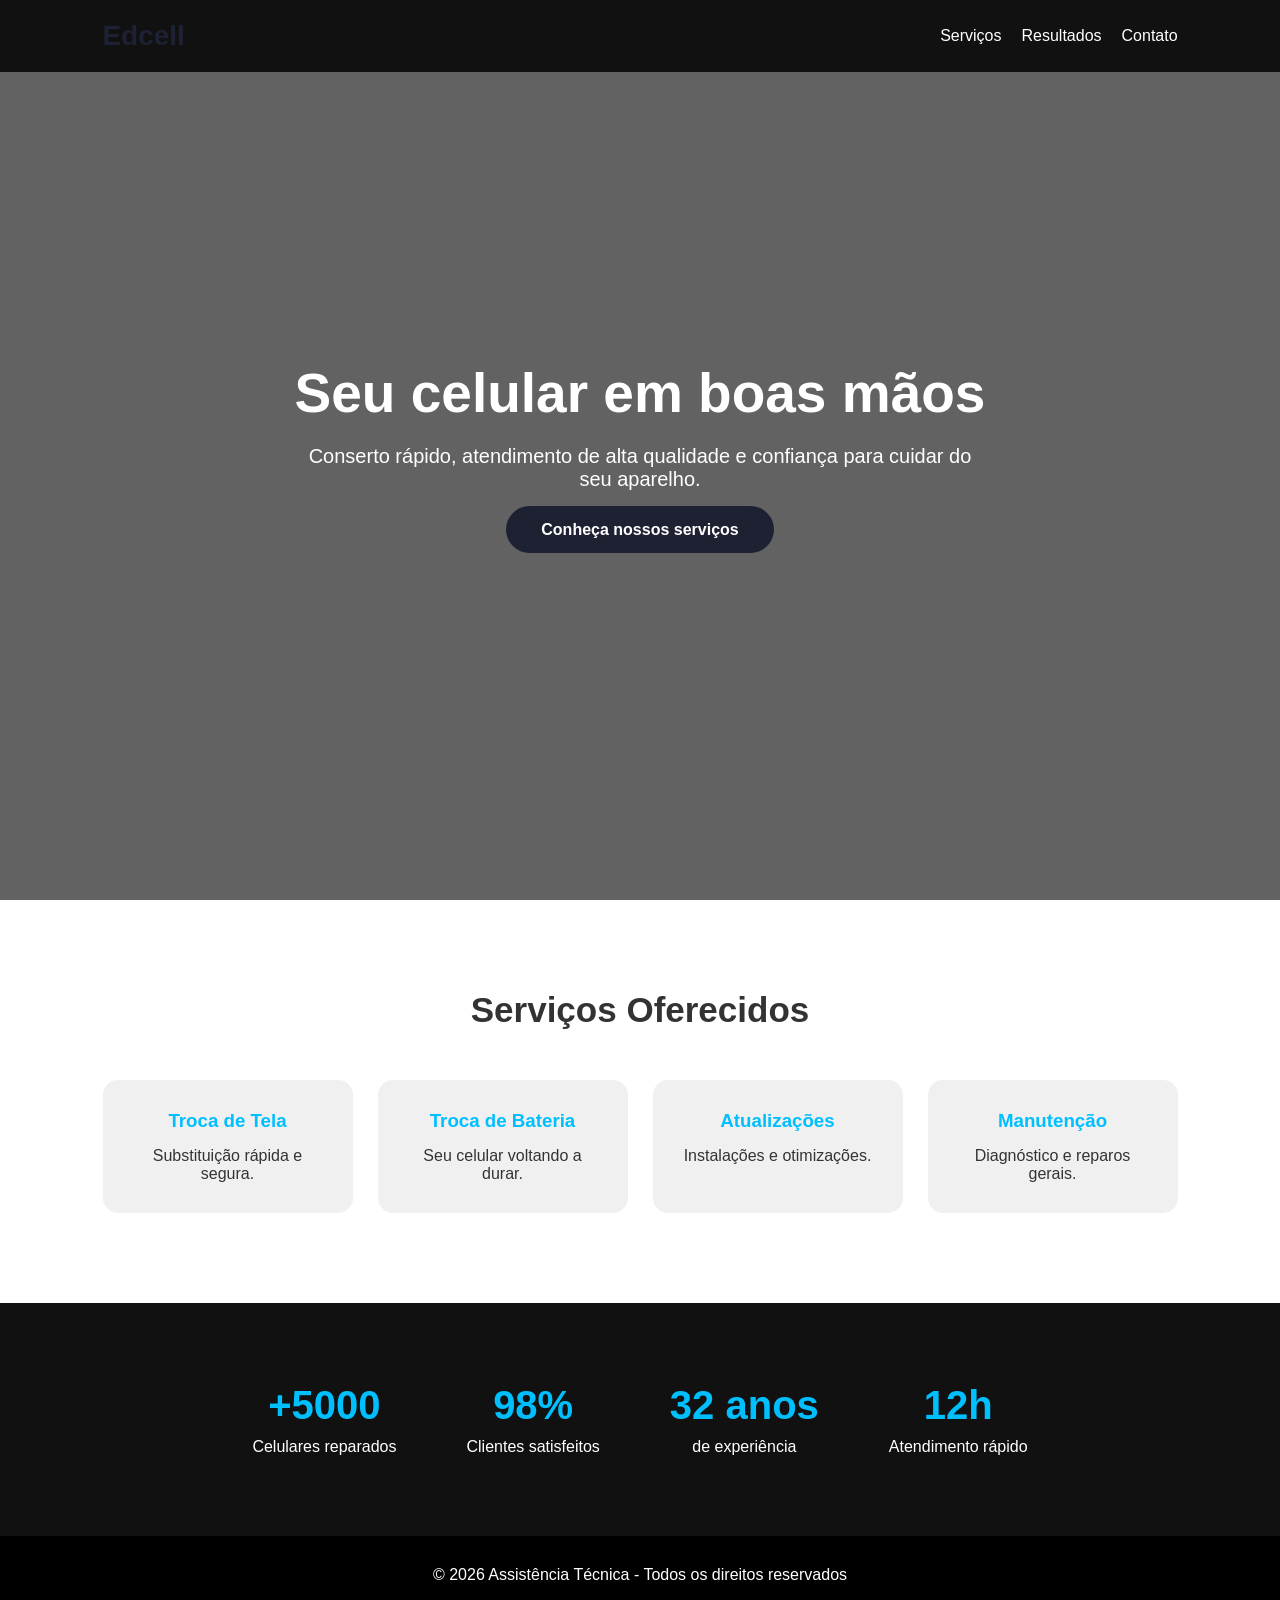
==== index.html @ a1e74d1b "Mudei os nomes de algumas classes e ajeitei a estrutura" ====
<!DOCTYPE html>
<html lang="pt-BR">

<head>
    <meta charset="UTF-8">
    <meta name="viewport" content="width=device-width, initial-scale=1.0">
    <title>Assistência Técnica</title>
    <link rel="stylesheet" href="src/css/index.css">
</head>
<script src="src/script/index.js"></script>
<body>
    <header>
        <div class="logo">
            Edcell
        </div>
        <nav>
            <button onclick="scrollPage('servicos')">
                Serviços
            </button>
            <button onclick="scrollPage('metricas')">
                Resultados
            </button>
            <button > 
                Contato
            </button>
        </nav>
    </header>
    <main>
        <section class="bannerPrincipal">
            <div class="conteudoBannerPrincipal">
                <h1>Seu celular em boas mãos</h1>
                <p>
                    Conserto rápido, atendimento de  alta qualidade
                    e confiança para cuidar do seu aparelho.
                </p>
                <a href="#">
                    Conheça nossos serviços
                </a>
            </div>
        </section>
        <section class="servicos" id="servicos">
            <h2>Serviços Oferecidos</h2>
            <div class="cards">
                <div class="card">
                    <h3>Troca de Tela</h3>
                    <p>Substituição rápida e segura.</p>
                </div>
                <div class="card">
                    <h3>Troca de Bateria</h3>
                    <p>Seu celular voltando a durar.</p>
                </div>
                <div class="card">
                    <h3>Atualizações</h3>
                    <p>Instalações e otimizações.</p>
                </div>
                <div class="card">
                    <h3>Manutenção</h3>
                    <p>Diagnóstico e reparos gerais.</p>
                </div>
            </div>
        </section>
        <section class="metricas" id="metricas">
            <div class="item">
                <div class="numero">+5000</div>
                <p>Celulares reparados</p>
            </div>
            <div class="item">
                <div class="numero">98%</div>
                <p>Clientes satisfeitos</p>
            </div>
            <div class="item">
                <div class="numero">32 anos</div>   
                <p>de experiência</p>
            </div>
            <div class="item">
                <div class="numero">12h</div>
                <p>Atendimento rápido</p>
            </div>
        </section>
    </main>
    <footer>
        <p>
            © 2026 Assistência Técnica - Todos os direitos reservados
        </p>
    </footer>
</body>
</html>
---- src/css/index.css ----
*{
margin:0;
padding:0;
box-sizing:border-box;
font-family:Arial, sans-serif;
}

body{
background:#f5f5f5;
color:#333;
}

header{
background:#111;
color:white;
padding:20px 8%;
display:flex;
justify-content:space-between;
align-items:center;
position:fixed;
width:100%;
top:0;
z-index:1000;
}

.logo{
font-size:28px;
font-weight:bold;
color:#1D2134;
}

nav{
display:flex;
gap:20px;
}

nav button{
background:transparent;
border:none;
color:white;
font-size:16px;
cursor:pointer;
transition:.3s;
}

nav button:hover{
color:#1D2134;
transform:translateY(-2px);
}

.bannerPrincipal{
height:100vh;

background:
linear-gradient(
rgba(0,0,0,.6),
rgba(0,0,0,.6)
),

url("https://images.unsplash.com/photo-1518770660439-4636190af475");

background-size:cover;
background-position:center;

display:flex;
justify-content:center;
align-items:center;

text-align:center;
padding:20px;
}

.conteudoBannerPrincipal{
color:white;
max-width:700px;
}

.bannerPrincipal h1{
font-size:55px;
margin-bottom:20px;
}

.bannerPrincipal p{
font-size:20px;
margin-bottom:30px;
}

.bannerPrincipal a{
background:#1D2132;
padding:15px 35px;
border-radius:30px;
color:white;
text-decoration:none;
font-weight:bold;
transition:.4s;
}

.bannerPrincipal a:hover{
background:#0099cc;
}

.servicos{
padding:90px 8%;
background:white;
text-align:center;
}

.servicos h2{
margin-bottom:50px;
font-size:35px;
}

.cards{
display:flex;
justify-content:center;
gap:25px;
flex-wrap:wrap;
}

.card{
width:250px;
padding:30px;
border-radius:15px;
background:#f0f0f0;
transition:.4s;
}

.card:hover{
transform:translateY(-10px);

box-shadow:
0 10px 20px rgba(0,0,0,.1);
}

.card h3{
margin-bottom:15px;
color:#00bfff;
}

.metricas{
padding:80px 8%;
background:#111;
color:white;

display:flex;
justify-content:center;
gap:70px;

flex-wrap:wrap;

text-align:center;
}

.numero{
font-size:40px;
font-weight:bold;
color:#00bfff;
}

.item p{
margin-top:10px;
}

footer{
background:black;
color:white;
padding:30px;
text-align:center;
}
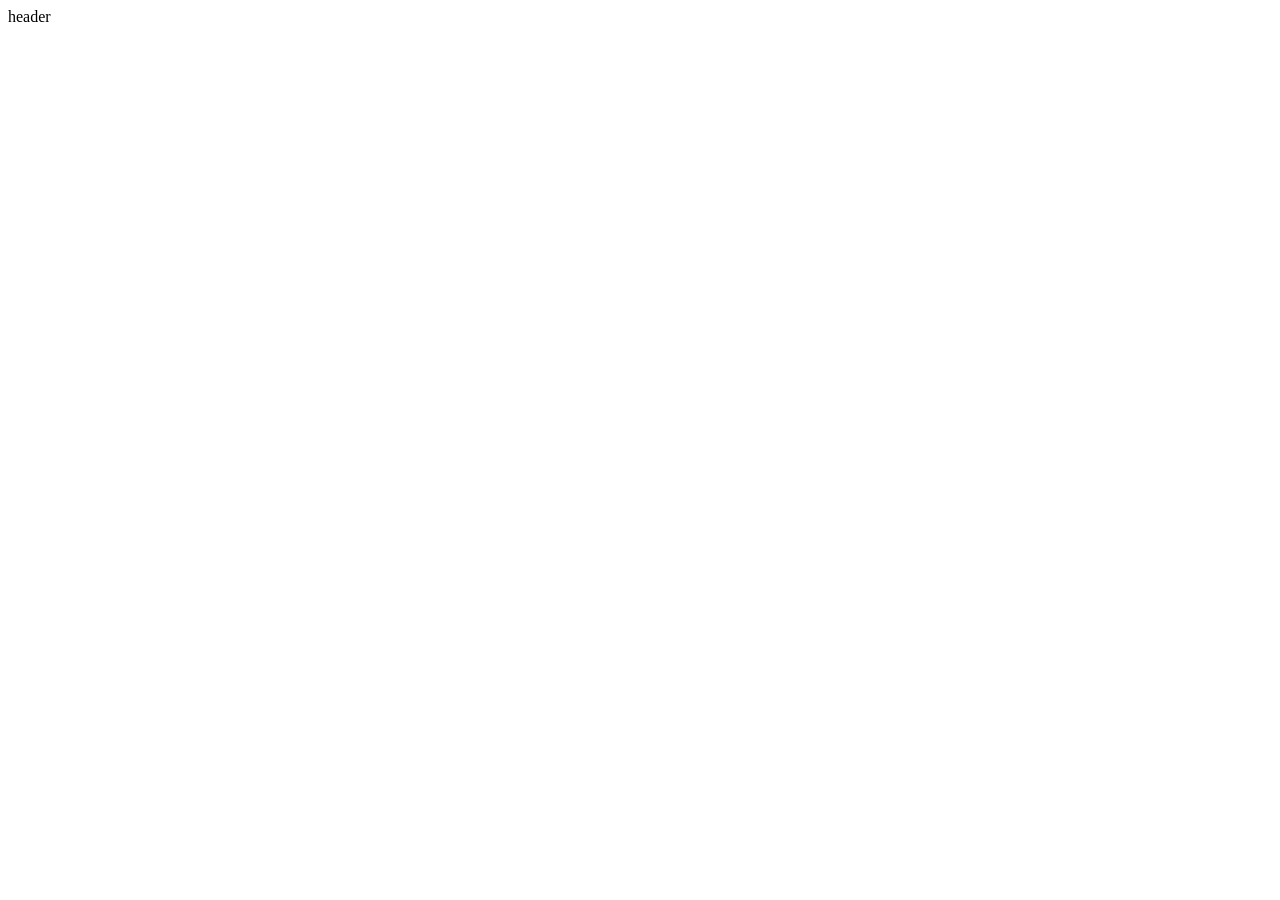
==== commit 887cd93e: "teste" ====
--- a/index.html
+++ b/index.html
@@ -1,87 +1,13 @@
 <!DOCTYPE html>
-<html lang="pt-BR">
-
+<html lang="en">
 <head>
     <meta charset="UTF-8">
     <meta name="viewport" content="width=device-width, initial-scale=1.0">
-    <title>Assistência Técnica</title>
     <link rel="stylesheet" href="src/css/index.css">
+    <title>Document</title>
 </head>
 <script src="src/script/index.js"></script>
 <body>
-    <header>
-        <div class="logo">
-            Edcell
-        </div>
-        <nav>
-            <button onclick="scrollPage('servicos')">
-                Serviços
-            </button>
-            <button onclick="scrollPage('metricas')">
-                Resultados
-            </button>
-            <button > 
-                Contato
-            </button>
-        </nav>
-    </header>
-    <main>
-        <section class="bannerPrincipal">
-            <div class="conteudoBannerPrincipal">
-                <h1>Seu celular em boas mãos</h1>
-                <p>
-                    Conserto rápido, atendimento de  alta qualidade
-                    e confiança para cuidar do seu aparelho.
-                </p>
-                <a href="#">
-                    Conheça nossos serviços
-                </a>
-            </div>
-        </section>
-        <section class="servicos" id="servicos">
-            <h2>Serviços Oferecidos</h2>
-            <div class="cards">
-                <div class="card">
-                    <h3>Troca de Tela</h3>
-                    <p>Substituição rápida e segura.</p>
-                </div>
-                <div class="card">
-                    <h3>Troca de Bateria</h3>
-                    <p>Seu celular voltando a durar.</p>
-                </div>
-                <div class="card">
-                    <h3>Atualizações</h3>
-                    <p>Instalações e otimizações.</p>
-                </div>
-                <div class="card">
-                    <h3>Manutenção</h3>
-                    <p>Diagnóstico e reparos gerais.</p>
-                </div>
-            </div>
-        </section>
-        <section class="metricas" id="metricas">
-            <div class="item">
-                <div class="numero">+5000</div>
-                <p>Celulares reparados</p>
-            </div>
-            <div class="item">
-                <div class="numero">98%</div>
-                <p>Clientes satisfeitos</p>
-            </div>
-            <div class="item">
-                <div class="numero">32 anos</div>   
-                <p>de experiência</p>
-            </div>
-            <div class="item">
-                <div class="numero">12h</div>
-                <p>Atendimento rápido</p>
-            </div>
-        </section>
-    </main>
-    <footer>
-        <p>
-            © 2026 Assistência Técnica - Todos os direitos reservados
-        </p>
-    </footer>
+    header
 </body>
 </html>
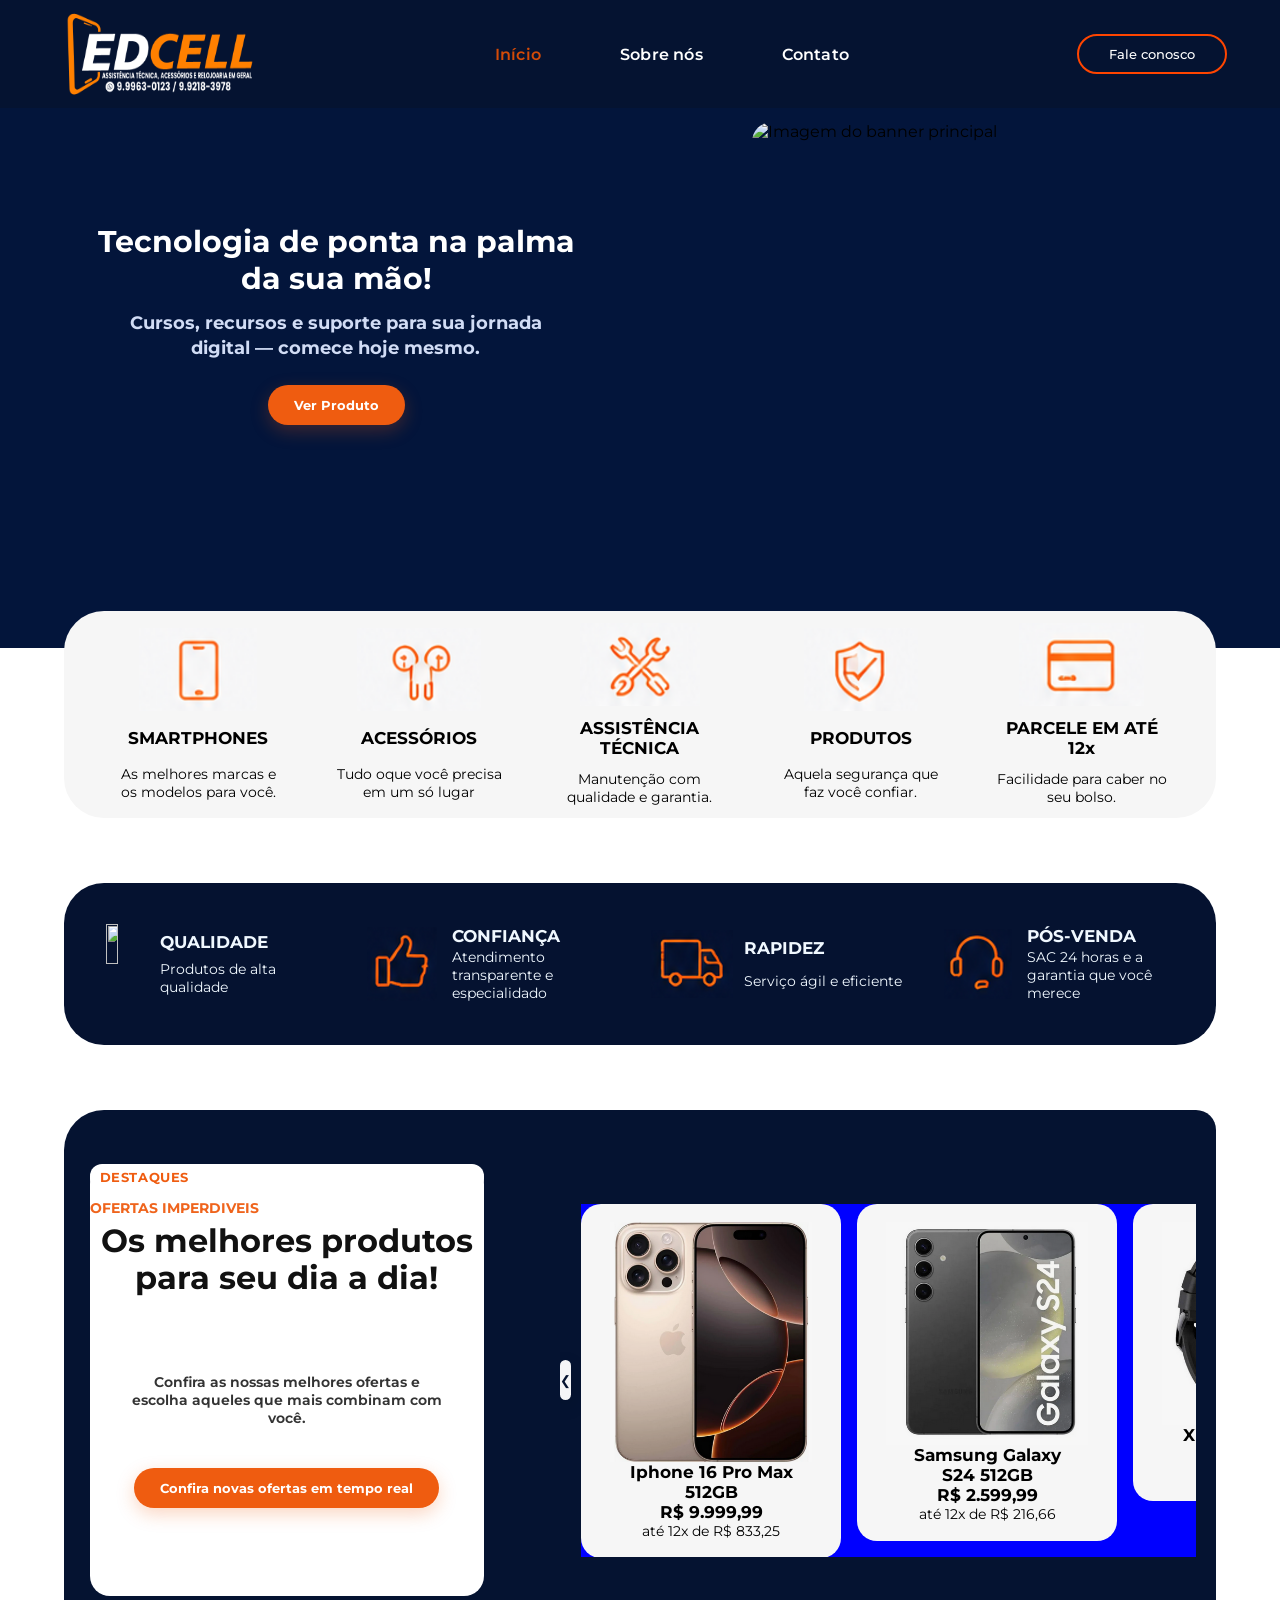
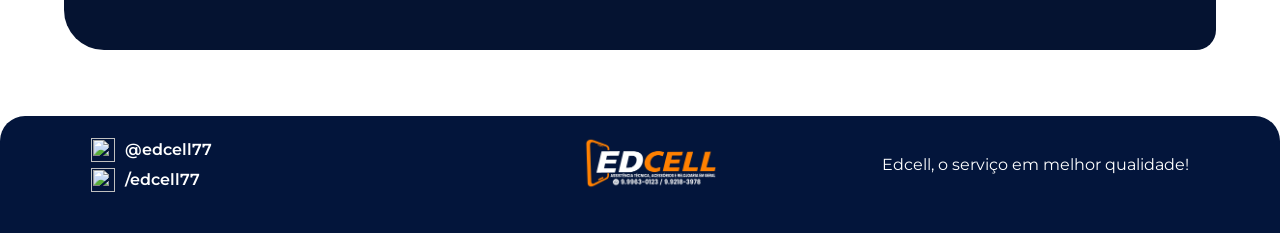
==== commit 0dac0d69: "upando o codigo atualizado" ====
--- a/index.html
+++ b/index.html
@@ -1,5 +1,6 @@
 <!DOCTYPE html>
 <html lang="en">
+
 <head>
     <meta charset="UTF-8">
     <meta name="viewport" content="width=device-width, initial-scale=1.0">
@@ -7,7 +8,174 @@
     <title>Document</title>
 </head>
 <script src="src/script/index.js"></script>
+
 <body>
-    header
+    <header class="cabecalho">
+        <section class="logo">
+            <img src="src/img/logoEdcell.png" alt="">
+        </section>
+        <section class="botoesNavegacao">
+            <a class="home">
+                Início
+            </a>
+            <a class="sobre">
+                Sobre nós
+            </a>
+            <a class="contato">
+                Contato
+            </a>
+        </section>
+        <div class="faleConosco">
+            <button class="whats">Fale conosco</button>
+        </div>
+    </header>
+    <section class="bannerPrincipal">
+        <div class="tituloCTA">
+            <h1 class="titulo">Tecnologia de ponta na palma da sua mão!</h1>
+            <p class="subtitulo">Cursos, recursos e suporte para sua jornada digital — comece hoje mesmo.</p>
+            <a href="#sobre"><button class="cta">Ver Produto</button></a>
+        </div>
+        <div class="imgCTA">
+            <img src="src/img/whatsapp-image-2024-11-08-at-10-51-10-1731078280.jpeg" alt="Imagem do banner principal">  
+        </div>
+    </section>
+    <main class="partePrincipal">
+        <div class="cardInfos1">
+            <div class="servicoSmart">
+                <img src="src/img/smartphone.png" alt="">
+                <h3>SMARTPHONES</h3>
+                <P>As melhores marcas e os modelos para você.</P>
+            </div>
+            <div class="servicoAcessorio">
+                <img src="src/img/acessorio.png" alt="">
+                <h3>ACESSÓRIOS</h3>
+                <P>Tudo oque você precisa em um só lugar</P>
+            </div>
+            <div class="servicoAssistencia">
+                <img src="src/img/servicos.png" alt="">
+                <h3>ASSISTÊNCIA TÉCNICA</h3>
+                <P>Manutenção com qualidade e garantia.</P>
+            </div>
+            <div class="servicoProdutos">
+                <img src="src/img/seguranca.png" alt="">
+                <h3>PRODUTOS</h3>
+                <P>Aquela segurança que faz você confiar.</P>
+            </div>
+            <div class="servicoParcele">
+                <img src="src/img/parcele.png" alt="">
+                <h3>PARCELE EM ATÉ 12x</h3>
+                <P>Facilidade para caber no seu bolso.</P>
+            </div>
+        </div>
+        <div class="cardInfos2">
+            <div class="caracteristicaQualidade">
+                <img src="src/img/medal.png" alt="" classe="medalha">
+                <div>
+                    <h3>QUALIDADE</h3>
+                    <p>Produtos de alta qualidade</p>
+                </div>
+            </div>
+            <div class="caracteristicaConfianca">
+                <img src="src/img/confianca.png" alt="">
+                <div>
+                    <h3>CONFIANÇA</h3>
+                    <p>Atendimento transparente e especialidado</p>
+                </div>
+            </div>
+            <div class="caracteristicaRapidez">
+                <img src="src/img/rapidez.png" alt="">
+                <div>
+                    <h3>RAPIDEZ</h3>
+                    <p>Serviço ágil e eficiente</p>
+                </div>
+            </div>
+            <div class="caracteristicaPosVenda">
+                <img src="src/img/sac.png" alt="">
+                <div>
+                    <h3>PÓS-VENDA</h3>
+                    <P>SAC 24 horas e a garantia que você merece</P>
+                </div>
+            </div>
+        </div>
+        <section class="ofertas">
+            <section class="tituloInformacoesOfertas">
+                <div class="tituloOfertas">
+                    <span class="badge">DESTAQUES</span>
+                    <h4>OFERTAS IMPERDIVEIS</h4>
+                    <h1>Os melhores produtos para seu dia a dia!</h1>
+                </div>
+                <div class="CTAOfertas">
+                    <p>Confira as nossas melhores ofertas e escolha aqueles que mais combinam com você.</p>
+                    <a href="#">
+                        <button class="ofertasInsta">
+                            Confira novas ofertas em tempo real
+                        </button>
+                    </a>
+                </div>
+            </section>
+            <section class="produtosOfertados">
+                <div class="carrossel">
+                    <button class="prev">&#10094;</button>
+                    <div class="containerProdutos">
+                        <div class="produtoOferta">
+                            <div class="imgProdutoOferta">
+                                <img src="src/img/iphone.png" alt="">
+                            </div>
+                            <h3>Iphone 16 Pro Max <br>512GB</h3>
+                            <h3>R$ 9.999,99</h3>
+                            <p> até 12x de R$ 833,25</p>
+                        </div>
+                        <div class="produtoOferta">
+                            <div class="imgProdutoOferta">
+                                <img src="src/img/s24.png" alt="">
+                            </div>
+                            <h3>Samsung Galaxy <br>S24 512GB</h3>
+                            <h3>R$ 2.599,99</h3>
+                            <p> até 12x de R$ 216,66</p>
+                        </div>
+                        <div class="produtoOferta">
+                            <div class="imgProdutoOferta">
+                                <img src="src/img/miWatch.png" alt="">
+                            </div>
+                            <h3>Xiomi watch 2 pro</h3>
+                            <h3>R$ 999,99</h3>
+                            <p> até 12x de R$ 83,33</p>
+                        </div>
+                        <div class="produtoOferta">
+                            <div class="imgProdutoOferta">
+                                <img src="src/img/airpods.png" alt="">
+                            </div>
+                            <h3>AirPods Pro <br>2ª geração</h3>
+                            <h3>R$ 1.299,99</h3>
+                            <p> até 12x de R$ 108,25</p>
+                        </div>
+                    </div>
+                    <button class="next">&#10095;</button>
+                </div>
+            </section>
+        </section>
+    </main>
+    <footer class="rodape">
+        <div class="footer-container">
+            <div class="footer-left">
+                <a href="#" class="social-link">
+                    <img src="src/img/instagram.png" alt="" class="iconInstagram">
+                    <span class="social-handle">@edcell77</span>
+                </a>
+                <a href="#" class="social-link">
+                    
+                    <img src="src/img/facebook.png" alt="" class="iconFacebook">
+                    <span class="social-handle">/edcell77</span>
+                </a>
+            </div>
+            <div class="footer-center">
+                <img src="src/img/logoEdcell.png" alt="Logo" class="logoRodape">
+            </div>
+            <div class="footer-right">
+                <p class="slogan">Edcell, o serviço em melhor qualidade!</p>
+            </div>
+        </div>
+    </footer>
 </body>
+
 </html>
--- a/src/css/index.css
+++ b/src/css/index.css
@@ -0,0 +1,492 @@
+@import url('https://fonts.googleapis.com/css2?family=Montserrat:ital,wght@0,100..900;1,100..900&display=swap');
+@import url('https://fonts.googleapis.com/css2?family=Poppins:wght@300;400;600;700&display=swap');
+*{
+    margin: 0;
+    padding: 0;
+    box-sizing: border-box;
+    font-family: "Montserrat", sans-serif;
+    font-optical-sizing: auto;
+    font-style: normal;
+}
+
+.cabecalho{
+    width: 100vw;
+    height: 12vh;
+    background-color:#051331;
+    display: flex;
+    justify-content: space-between;
+    position: fixed;
+    top: 0;
+    align-items: center;
+    font-family: 'Poppins', 'Montserrat', sans-serif;
+    font-weight: 600;
+    letter-spacing: 0.2px;
+}
+.home{
+    color:#d44b07
+}
+.home:hover{
+    border-bottom: 2px solid #d44b07;
+    cursor: pointer;
+    color: #EF5C10;
+}
+.sobre:hover{
+    border-bottom: 2px solid #d44b07;
+    cursor: pointer;
+}
+.contato:hover{
+    border-bottom: 2px solid #d44b07;
+    cursor: pointer;
+}
+.logo img {
+    width: 200px;
+    height: 100px;
+}
+.logo{
+    height: 100%;
+    align-items: center;
+    justify-content: center;
+    display: flex;  
+    width: 25%;
+    background-color: #051331;
+}
+
+.botoesNavegacao{
+    height: 100%;
+    width: 40%;
+    background-color:#051331;
+    display: flex;
+    align-items: center;
+    justify-content: space-evenly;
+    color:white;
+}
+
+.botoesNavegacao p{
+    font-size: 150%;   
+}
+.faleConosco{
+    display: flex;
+    align-items: center;
+    justify-content: center;
+    width: 20%;
+    height: 100%;
+    background-color: #051331;
+}
+.whats{
+    height: 40px;
+    width: 150px;
+    border-radius: 50px;
+    background-color: #051331;
+    border: orangered solid 2px;
+    color: white;
+    font-weight: 500;
+}
+.whats:hover{
+    background-color: #d44b07;
+    transform: translateY(-2px);
+    cursor: pointer;
+}
+.bannerPrincipal{
+    display:flex;
+    background-color: #03153B;
+    width: 100%;
+    height: 72vh;
+    align-items: center;
+    justify-content: space-around;
+}
+
+.tituloCTA{
+    display: flex;
+    align-items: center;
+    justify-content: center;
+    text-align: center;
+    font-weight: 800;
+    font-size: 20px;
+    flex-direction: column;
+    font-weight: bolder;
+    width: 40vw;
+    height: 70vh;
+    background-color: transparent;
+    gap: 14px;
+}
+.imgCTA{
+    display: flex;
+    align-items: center;
+    justify-content: center;
+    width: 35vw;
+    height: 45vh;
+    border-radius: 20px;
+}
+.imgCTA img {
+    display: flex;
+    border-radius: 20px;
+    width: 50vw;
+    height: 45vh;
+}
+
+.titulo{
+    color: rgb(255, 255, 255);
+
+}
+.subtitulo{
+    color: rgba(220,231,255,0.95);
+    font-size: 1.1rem;
+    max-width: 36vw;
+    line-height: 1.4;
+}
+.cta{
+    margin-top: 10px;
+    padding: 12px 26px;
+    border-radius: 30px;
+    background-color: #EF5C10;
+    color: #fff;
+    border: none;
+    font-weight: 700;
+    cursor: pointer;
+    box-shadow: 0 6px 18px rgba(239,92,16,0.25);
+}
+.cta:hover{
+    background-color: #d44b07;
+    transform: translateY(-2px);
+}
+.partePrincipal{
+    display: flex;
+    flex-direction: column;
+    align-items: center;
+    justify-content: space-evenly;
+    width: 100vw;
+    height: 130vh;
+    margin-top: -8%;
+}
+
+.barraInformacoes{
+    display: flex;
+    flex-direction: column;
+}
+
+.cardInfos1{
+    display: flex;
+    align-items: center;
+    justify-content: space-evenly;
+    background-color: #F6F6F6;
+    width: 90vw;
+    height: 23vh;
+    border-radius: 40px;
+    text-align: center;
+    font-size: 90%;
+
+}
+
+.servicoSmart, .servicoAcessorio, .servicoAssistencia, .servicoProdutos, .servicoParcele {
+    display: flex;
+    flex-direction: column;
+    align-items: center;
+    justify-content: space-evenly;
+    height: 100%;
+    width: 15%;
+}   
+
+.cardInfos1 img {
+    height:40%;
+}
+
+.cardInfos2 {
+    display: flex;
+    align-items: center;
+    justify-content: space-evenly;
+    background-color: #051230;
+    width: 90vw;
+    height: 18vh;
+    border-radius: 40px;
+    text-align: center;
+    font-size: 90%;
+    color: aliceblue;
+}
+
+.caracteristicaQualidade, .caracteristicaConfianca, .caracteristicaRapidez, .caracteristicaPosVenda{
+    display: flex;
+    align-items: center;
+    justify-content: space-evenly;
+    height: 100%;
+    width: 25%;
+}
+
+.caracteristicaQualidade div, .caracteristicaConfianca div, .caracteristicaRapidez div, .caracteristicaPosVenda div {
+    text-align: left;
+    width: 60%;
+    height: 50%;
+    display: flex;
+    flex-direction: column;
+    align-items: start;
+    justify-content: space-evenly;
+    
+}
+.caracteristicaQualidade img{
+    height: 50%;
+    width: 20%;
+}
+
+.ofertas {
+    display: flex;
+    align-items: center;
+    justify-content: space-between;
+    background-color: #051331;
+    width: 90vw;
+    height: 60vh;
+    border-radius: 40px;
+    text-align: center;
+    font-size: 90%;
+    padding: 0 0 0 2%;
+}
+
+.tituloInformacoesOfertas {
+    border-radius:20px;
+    text-align: left;
+    width: 35%;
+    height: 80%;
+    display: flex;
+    flex-direction: column;
+    align-items: center;
+    text-align: left;
+    gap: 14%;
+    background-color: rgb(255, 255, 255);
+}
+
+.tituloOfertas{
+    width: 100%;
+    height: 30%;
+    display: flex;
+    flex-direction: column;
+    justify-content: space-between;
+}
+
+.tituloOfertas .badge{
+    display: inline-block;
+    background: #fff;
+    color: #EF5C10;
+    padding: 6px 10px;
+    border-radius: 12px;
+    font-size: 0.8rem;
+    font-weight: 700;
+    letter-spacing: 0.6px;
+    margin-bottom: 8px;
+}
+.tituloOfertas h4{
+    margin: 0;
+    color: #EF5C10;
+    font-size: 0.9rem;
+    font-weight: 700;
+    opacity: 0.95;
+}
+.tituloOfertas h1{
+    margin: 6px 0 0 0;
+    font-size: 1.6rem;
+    line-height: 1.15;
+    color: #111;
+}
+
+.CTAOfertas{
+    display: flex;
+    align-items: center;
+    flex-direction: column;
+    justify-content: space-evenly;
+    width: 100%;
+    height: 40%;
+    background-color: rgb(255, 255, 255);
+}
+
+.CTAOfertas p{
+    margin: 0 0 12px 0;
+    color: #333;
+    max-width: 320px;
+    text-align: left;
+}
+
+.ofertasInsta{
+    background: #ffffff;
+    color: #EF5C10;
+    border: 2px solid #EF5C10;
+    padding: 10px 16px;
+    border-radius: 18px;
+    font-weight: 700;
+    cursor: pointer;
+}
+.ofertasInsta:hover{
+    background: #d8100a;
+}
+
+.tituloOfertas h4 {
+    color: #EF5C10;
+}
+.tituloOfertas h1 {
+    text-align: center;
+    font-size: 220%;
+    font-weight: bolder;
+}
+.tituloInformacoesOfertas p {
+    font-weight: 650;
+    text-align: center;
+}
+.ofertasInsta{
+    margin-top: 10px;
+    padding: 12px 26px;
+    border-radius: 30px;
+    background-color: #EF5C10;
+    color: #fff;
+    border: none;
+    font-weight: 700;
+    cursor: pointer;
+    box-shadow: 0 6px 18px rgba(239,92,16,0.25);
+}
+
+
+.produtosOfertados{
+    width: 60%;
+    min-height: 100%;
+    border-top-right-radius: 20px;
+    border-bottom-right-radius: 20px;
+    background-color: #051331;
+    display: flex;
+    justify-content: center;
+    align-items: center;
+    padding: 20px;
+}
+
+.carrossel {
+    width: 100%;
+    display: flex;
+    align-items: center;
+    justify-content: space-between;
+    gap: 10px;
+    overflow: hidden;
+}
+
+.containerProdutos {
+    background-color: blue  ;
+    height: 100%;
+    width: 100%;
+    display: flex;
+    gap: 16px;
+    transition: transform 0.35s ease;
+    will-change: transform;
+}
+
+.produtoOferta {
+    min-width: 260px;
+    max-width: 260px;
+    background-color: #F6F6F6;
+    border-radius: 20px;
+    padding: 18px;
+    display: flex;
+    flex-direction: column;
+    align-items: center;
+    justify-content: space-between;
+    text-align: center;
+    height: 80%;
+}
+
+.carrossel button {
+    width: 40px;
+    height: 40px;
+    border-radius: 100px;
+    border: none;
+    background-color: rgba(255,255,255,0.96);
+    color: #051331;
+    cursor: pointer;
+    box-shadow: 0 6px 18px rgba(0,0,0,0.18);
+    display: flex;
+    align-items: center;
+    justify-content: center;
+    transition: background-color 0.2s ease, color 0.2s ease;
+}
+
+.carrossel button:hover {
+    background-color: #EF5C10;
+    color: #fff;
+}
+
+.imgProdutoOferta{
+    height: 55%;
+    width: 90%;
+    display: flex;
+    align-items: center;
+    justify-content: center;
+}
+
+.imgProdutoOferta img {
+    width: 100%;
+    height: auto;
+    object-fit: contain;
+}
+
+.rodape {
+    height: 13vh;
+    width: 100%;
+    border-top-left-radius: 25px;
+    border-top-right-radius: 25px;
+    background-color: #03153B;
+    color: #fff;
+}
+
+.footer-container{
+    max-width: 1200px;
+    margin: 0 auto;
+    display: flex;
+    align-items: center;
+    justify-content: space-between;
+    padding: 18px 4vw;
+    gap: 12px;
+}
+
+.logoRodape{
+    max-width: 140px;
+    height: auto;
+}
+
+.footer-left{
+    display: flex;
+    flex-direction: column;
+    gap: 6px;
+    align-items: flex-start;
+    width: 30%;
+}
+
+.social-link{
+    display: inline-flex;
+    align-items: center;
+    gap: 10px;
+    color: #fff;
+    text-decoration: none;
+    font-weight: 600;
+}
+.iconInstagram, .iconFacebook {
+    width: 24px;
+    height: 24px;
+}
+
+@media (max-width: 480px) {
+    .cabecalho{
+        height: 10vh;
+        padding: 0 12px;
+    }
+    .logo img{ width: 130px; height: auto; }
+    .botoesNavegacao{ display: none; }
+    .whats{ height: 34px; width: 110px; font-size: 0.9rem; }
+    .bannerPrincipal{ flex-direction: column; padding-top: 12vh; gap: 18px; height: auto; }
+    .tituloCTA{ width: 92%; height: auto; padding: 12px; }
+    .titulo{ font-size: 1.6rem; }
+    .subtitulo{ font-size: 1rem; max-width: 100%; }
+    .imgCTA{ width: 92%; height: 220px; border-radius: 12px; }
+    .cardInfos1, .cardInfos2{ flex-direction: column; width: 94%; height: auto; gap: 12px; }
+    .cardInfos1 .servicoSmart, .cardInfos1 .servicoAcessorio, .cardInfos1 .servicoAssistencia, .cardInfos1 .servicoProdutos, .cardInfos1 .servicoParcele{ width: 100%; }
+    .ofertas{ width: 94%; margin: 1.5rem auto; }
+    .tituloInformacoesOfertas{ flex-direction: column; align-items: flex-start; padding: 18px; }
+    .leftBlock, .rightBlock{ width: 100%; display: flex; justify-content: center; }
+    .leftBlock{ text-align: left; }
+    .rightBlock{ margin-top: 6px; }
+    .produtosOfertados{ flex-direction: column; width: 100%; gap: 12px; }
+    .rodape{ height: auto; padding: 20px 0; }
+    .footer-container{ flex-direction: column; gap: 12px; padding: 16px 4vw; }
+    .footer-left{ align-items: center; }
+    .footer-right{ justify-content: center; }
+}
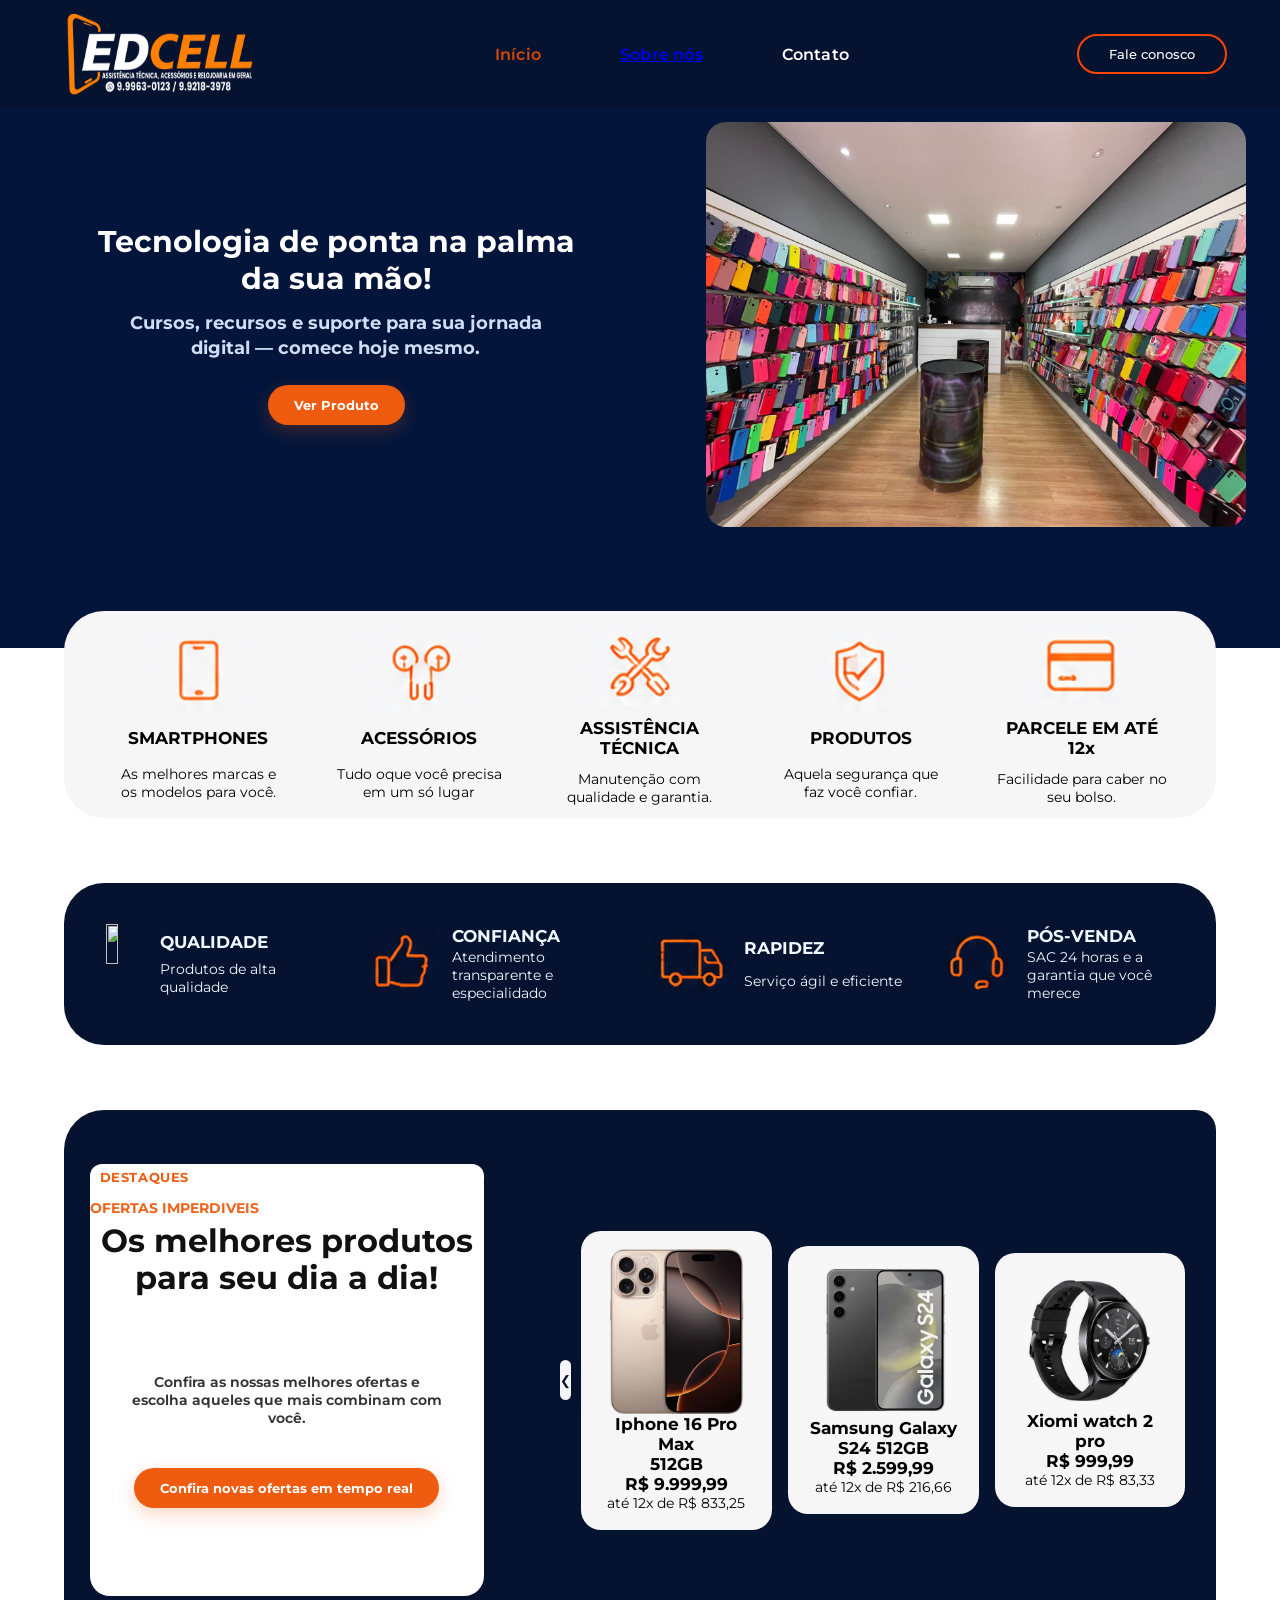
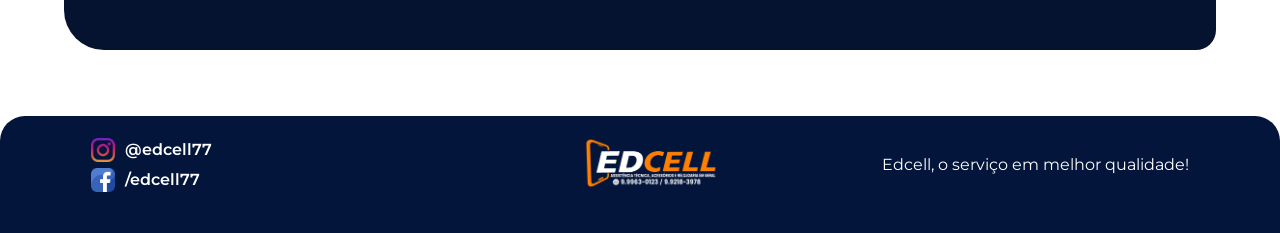
==== commit dffc5820: "adicionando os modals, colocando o codigo que o joao fez na pagina sobre e ajeitando o css" ====
--- a/index.html
+++ b/index.html
@@ -4,10 +4,10 @@
 <head>
     <meta charset="UTF-8">
     <meta name="viewport" content="width=device-width, initial-scale=1.0">
-    <link rel="stylesheet" href="src/css/index.css">
+    <link rel="stylesheet" href="index.css">
     <title>Document</title>
 </head>
-<script src="src/script/index.js"></script>
+
 
 <body>
     <header class="cabecalho">
@@ -18,7 +18,7 @@
             <a class="home">
                 Início
             </a>
-            <a class="sobre">
+            <a class="sobre" href="src/pages/sobre/sobre.html">
                 Sobre nós
             </a>
             <a class="contato">
@@ -36,7 +36,7 @@
             <a href="#sobre"><button class="cta">Ver Produto</button></a>
         </div>
         <div class="imgCTA">
-            <img src="src/img/whatsapp-image-2024-11-08-at-10-51-10-1731078280.jpeg" alt="Imagem do banner principal">  
+            <img src="src/img/imgLoja.jpeg" alt="Imagem do banner principal">
         </div>
     </section>
     <main class="partePrincipal">
@@ -117,7 +117,16 @@
                 <div class="carrossel">
                     <button class="prev">&#10094;</button>
                     <div class="containerProdutos">
-                        <div class="produtoOferta">
+                        <div class="produtoOferta" data-nome="Iphone 16 Pro Max 512GB" data-img="src/img/iphone.png"
+                            data-preco="R$ 9.999,99"
+                            data-desc="O smartphone mais avançado da Apple, com desempenho excepcional e câmeras profissionais."
+                            data-caracteristicas="
+                                <li>512GB de armazenamento</li>
+                                <li>Tela OLED Super Retina</li>
+                                <li>Câmera de 48MP</li>
+                                <li>Face ID</li>
+                                <li>Conectividade 5G</li>
+                                ">
                             <div class="imgProdutoOferta">
                                 <img src="src/img/iphone.png" alt="">
                             </div>
@@ -125,7 +134,16 @@
                             <h3>R$ 9.999,99</h3>
                             <p> até 12x de R$ 833,25</p>
                         </div>
-                        <div class="produtoOferta">
+                        <div class="produtoOferta" data-nome="Samsung Galaxy S24 512GB" data-img="src/img/s24.png"
+                            data-preco="R$ 2.599,99"
+                            data-desc="Smartphone premium da Samsung com tela AMOLED e ótimo desempenho."
+                            data-caracteristicas="
+                                <li>512GB de armazenamento</li>
+                                <li>Tela Dynamic AMOLED</li>
+                                <li>120Hz</li>
+                                <li>5G</li>
+                                <li>Leitor biométrico</li>
+                            ">
                             <div class="imgProdutoOferta">
                                 <img src="src/img/s24.png" alt="">
                             </div>
@@ -133,7 +151,16 @@
                             <h3>R$ 2.599,99</h3>
                             <p> até 12x de R$ 216,66</p>
                         </div>
-                        <div class="produtoOferta">
+                        <div class="produtoOferta" data-nome="Xiaomi Watch 2 Pro" data-img="src/img/miWatch.png"
+                            data-preco="R$ 999,99"
+                            data-desc="Smartwatch completo para monitoramento de saúde e atividades físicas."
+                            data-caracteristicas="
+                                <li>GPS Integrado</li>
+                                <li>Monitor cardíaco</li>
+                                <li>Bluetooth</li>
+                                <li>Resistente à água</li>
+                                <li>Bateria de longa duração</li>
+                            ">
                             <div class="imgProdutoOferta">
                                 <img src="src/img/miWatch.png" alt="">
                             </div>
@@ -141,13 +168,73 @@
                             <h3>R$ 999,99</h3>
                             <p> até 12x de R$ 83,33</p>
                         </div>
-                        <div class="produtoOferta">
+                        <div class="produtoOferta" data-nome="AirPods Pro 2ª Geração" data-img="src/img/airpods.png"
+                            data-preco="R$ 1.299,99" data-desc="Fones premium da Apple com cancelamento ativo de ruído."
+                            data-caracteristicas="
+                                <li>Cancelamento de Ruído</li>
+                                <li>Áudio Espacial</li>
+                                <li>Bluetooth 5.3</li>
+                                <li>Estojo MagSafe</li>
+                                <li>Até 30h de bateria</li>
+                            ">
                             <div class="imgProdutoOferta">
                                 <img src="src/img/airpods.png" alt="">
                             </div>
                             <h3>AirPods Pro <br>2ª geração</h3>
                             <h3>R$ 1.299,99</h3>
+                            <p> até 12x de R$ 83,30</p>
+                        </div>
+                        <div class="produtoOferta" data-nome="Galaxy S9 Plus Usado" data-img="src/img/s9plus.png"
+                            data-preco="R$ 1.000,00" data-desc="Aparelho seminovo em ótimo estado de conservação."
+                            data-caracteristicas="
+                                <li>64GB de armazenamento</li>
+                                <li>Tela Super AMOLED</li>
+                                <li>Dual Camera</li>
+                                <li>Leitor de Íris</li>
+                                <li>Seminovo</li>
+                            ">
+                            <div class="imgProdutoOferta">
+                                <img src="src/img/s9plus.png" alt="">
+                            </div>
+                            <h3>Galaxy S9 Plus <br> USADO</h3>
+                            <h3>R$ 1.000,00</h3>
                             <p> até 12x de R$ 108,25</p>
+                        </div>
+                        <div class="produtoOferta" 
+                        xdata-nome="Redmi Note 15 5G" 
+                        data-img="src/img/redmiNote15.png"
+                            data-preco="R$ 1.499,99"
+                            data-desc="Excelente custo-benefício para quem busca desempenho e bateria."
+                            data-caracteristicas="
+                                <li>5G</li>
+                                <li>Bateria de 5000mAh</li>
+                                <li>Tela AMOLED</li>
+                                <li>Câmera de alta resolução</li>
+                                <li>Carregamento rápido</li>
+                            ">
+                            <div class="imgProdutoOferta">
+                                <img src="src/img/redmiNote15.png">
+                            </div>
+                            <h3>Redmi Note 15 5g</h3>
+                            <h3>R$ 1.499,99</h3>
+                            <p> até 12x de R$ 125,00</p>
+                        </div>
+                        <div class="produtoOferta" data-nome="REDMAGIC 10 Pro 512GB"
+                            data-img="src/img/redmagic10Pro.png" data-preco="R$ 5.999,99"
+                            data-desc="Smartphone gamer de alto desempenho para os jogadores mais exigentes."
+                            data-caracteristicas="
+                                <li>512GB de armazenamento</li>
+                                <li>Processador Snapdragon Elite</li>
+                                <li>Ventoinha integrada</li>
+                                <li>Tela 144Hz</li>
+                                <li>6000mAh de bateria</li>
+                            ">
+                            <div class="imgProdutoOferta">
+                                <img src="src/img/redmagic10Pro.png" alt="">
+                            </div>
+                            <h3>REDMAGIC 10 Pro <br>512 Gb</h3>
+                            <h3>R$ 5.999,99</h3>
+                            <p> até 12x de R$ 499,90</p>
                         </div>
                     </div>
                     <button class="next">&#10095;</button>
@@ -163,7 +250,6 @@
                     <span class="social-handle">@edcell77</span>
                 </a>
                 <a href="#" class="social-link">
-                    
                     <img src="src/img/facebook.png" alt="" class="iconFacebook">
                     <span class="social-handle">/edcell77</span>
                 </a>
@@ -176,6 +262,35 @@
             </div>
         </div>
     </footer>
-</body>
+    <div class="modal">
+        <section class="modalProdutosOfertados">
+            <div class="modalProduto">
+                <button class="fecharModal">&times;</button>
+                <div class="imagemProduto">
+                    <img id="modalImagem" src="" alt="">
+                </div>
+                <div class="informacoesProduto">
+                    <h2 id="modalNome" class="nomeProduto">
+                        Nome do Produto
+                    </h2>
+                    <p id="modalDescricao" class="descricaoProduto">
+                        Descrição do produto
+                    </p>
+                    <div class="caracteristicasProduto">
+                        <h3>Características</h3>
+                        <ul id="modalCaracteristicas">
+                        </ul>
+                    </div>
+                    <h2 id="modalPreco" class="precoProduto">
+                        R$ 0,00
+                    </h2>
+                    <button class="comprarProduto">
+                        Comprar Agora
+                    </button>
+                </div>
+            </div>
+        </section>
+    </div>
+    <script src="src/script/index.js"></script>
 
 </html>
--- a/index.css
+++ b/index.css
@@ -0,0 +1,609 @@
+@import url('https://fonts.googleapis.com/css2?family=Montserrat:ital,wght@0,100..900;1,100..900&display=swap');
+@import url('https://fonts.googleapis.com/css2?family=Poppins:wght@300;400;600;700&display=swap');
+*{
+    margin: 0;
+    padding: 0;
+    box-sizing: border-box;
+    font-family: "Montserrat", sans-serif;
+    font-optical-sizing: auto;
+    font-style: normal;
+}
+
+.cabecalho{
+    width: 100vw;
+    height: 12vh;
+    background-color:#051331;
+    display: flex;
+    justify-content: space-between;
+    position: fixed;
+    top: 0;
+    align-items: center;
+    font-family: 'Poppins', 'Montserrat', sans-serif;
+    font-weight: 600;
+    letter-spacing: 0.2px;
+}
+.home{
+    color:#d44b07
+}
+.home:hover{
+    border-bottom: 2px solid #d44b07;
+    cursor: pointer;
+    color: #EF5C10;
+}
+.sobre:hover{
+    border-bottom: 2px solid #d44b07;
+    cursor: pointer;
+}
+.contato:hover{
+    border-bottom: 2px solid #d44b07;
+    cursor: pointer;
+}
+.logo img {
+    width: 200px;
+    height: 100px;
+}
+.logo{
+    height: 100%;
+    align-items: center;
+    justify-content: center;
+    display: flex;  
+    width: 25%;
+    background-color: #051331;
+}
+
+.botoesNavegacao{
+    height: 100%;
+    width: 40%;
+    background-color:#051331;
+    display: flex;
+    align-items: center;
+    justify-content: space-evenly;
+    color:white;
+}
+
+.botoesNavegacao p{
+    font-size: 150%;   
+}
+.faleConosco{
+    display: flex;
+    align-items: center;
+    justify-content: center;
+    width: 20%;
+    height: 100%;
+    background-color: #051331;
+}
+.whats{
+    height: 40px;
+    width: 150px;
+    border-radius: 50px;
+    background-color: #051331;
+    border: orangered solid 2px;
+    color: white;
+    font-weight: 500;
+}
+.whats:hover{
+    background-color: #d44b07;
+    transform: translateY(-2px);
+    cursor: pointer;
+}
+.bannerPrincipal{
+    display:flex;
+    background-color: #03153B;
+    width: 100%;
+    height: 72vh;
+    align-items: center;
+    justify-content: space-around;
+}
+
+.tituloCTA{
+    display: flex;
+    align-items: center;
+    justify-content: center;
+    text-align: center;
+    font-weight: 800;
+    font-size: 20px;
+    flex-direction: column;
+    font-weight: bolder;
+    width: 40vw;
+    height: 70vh;
+    background-color: transparent;
+    gap: 14px;
+}
+.imgCTA{
+    display: flex;
+    align-items: center;
+    justify-content: center;
+    width: 35vw;
+    height: 45vh;
+    border-radius: 20px;
+}
+.imgCTA img {
+    display: flex;
+    border-radius: 20px;
+    width: 50vw;
+    height: 45vh;
+}
+
+.titulo{
+    color: rgb(255, 255, 255);
+
+}
+.subtitulo{
+    color: rgba(220,231,255,0.95);
+    font-size: 1.1rem;
+    max-width: 36vw;
+    line-height: 1.4;
+}
+.cta{
+    margin-top: 10px;
+    padding: 12px 26px;
+    border-radius: 30px;
+    background-color: #EF5C10;
+    color: #fff;
+    border: none;
+    font-weight: 700;
+    cursor: pointer;
+    box-shadow: 0 6px 18px rgba(239,92,16,0.25);
+}
+.cta:hover{
+    background-color: #d44b07;
+    transform: translateY(-2px);
+}
+.partePrincipal{
+    display: flex;
+    flex-direction: column;
+    align-items: center;
+    justify-content: space-evenly;
+    width: 100vw;
+    height: 130vh;
+    margin-top: -8%;
+}
+
+.barraInformacoes{
+    display: flex;
+    flex-direction: column;
+}
+
+.cardInfos1{
+    display: flex;
+    align-items: center;
+    justify-content: space-evenly;
+    background-color: #F6F6F6;
+    width: 90vw;
+    height: 23vh;
+    border-radius: 40px;
+    text-align: center;
+    font-size: 90%;
+
+}
+
+.servicoSmart, .servicoAcessorio, .servicoAssistencia, .servicoProdutos, .servicoParcele {
+    display: flex;
+    flex-direction: column;
+    align-items: center;
+    justify-content: space-evenly;
+    height: 100%;
+    width: 15%;
+}   
+
+.cardInfos1 img {
+    height:40%;
+}
+
+.cardInfos2 {
+    display: flex;
+    align-items: center;
+    justify-content: space-evenly;
+    background-color: #051230;
+    width: 90vw;
+    height: 18vh;
+    border-radius: 40px;
+    text-align: center;
+    font-size: 90%;
+    color: aliceblue;
+}
+
+.caracteristicaQualidade, .caracteristicaConfianca, .caracteristicaRapidez, .caracteristicaPosVenda{
+    display: flex;
+    align-items: center;
+    justify-content: space-evenly;
+    height: 100%;
+    width: 25%;
+}
+
+.caracteristicaQualidade div, .caracteristicaConfianca div, .caracteristicaRapidez div, .caracteristicaPosVenda div {
+    text-align: left;
+    width: 60%;
+    height: 50%;
+    display: flex;
+    flex-direction: column;
+    align-items: start;
+    justify-content: space-evenly;
+    
+}
+.caracteristicaQualidade img{
+    height: 50%;
+    width: 20%;
+}
+
+.ofertas {
+    display: flex;
+    align-items: center;
+    justify-content: space-between;
+    background-color: #051331;
+    width: 90vw;
+    height: 60vh;
+    border-radius: 40px;
+    text-align: center;
+    font-size: 90%;
+    padding: 0 0 0 2%;
+}
+
+.tituloInformacoesOfertas {
+    border-radius:20px;
+    text-align: left;
+    width: 35%;
+    height: 80%;
+    display: flex;
+    flex-direction: column;
+    align-items: center;
+    text-align: left;
+    gap: 14%;
+    background-color: rgb(255, 255, 255);
+}
+
+.tituloOfertas{
+    width: 100%;
+    height: 30%;
+    display: flex;
+    flex-direction: column;
+    justify-content: space-between;
+}
+
+.tituloOfertas .badge{
+    display: inline-block;
+    background: #fff;
+    color: #EF5C10;
+    padding: 6px 10px;
+    border-radius: 12px;
+    font-size: 0.8rem;
+    font-weight: 700;
+    letter-spacing: 0.6px;
+    margin-bottom: 8px;
+}
+.tituloOfertas h4{
+    margin: 0;
+    color: #EF5C10;
+    font-size: 0.9rem;
+    font-weight: 700;
+    opacity: 0.95;
+}
+.tituloOfertas h1{
+    margin: 6px 0 0 0;
+    font-size: 1.6rem;
+    line-height: 1.15;
+    color: #111;
+}
+
+.CTAOfertas{
+    display: flex;
+    align-items: center;
+    flex-direction: column;
+    justify-content: space-evenly;
+    width: 100%;
+    height: 40%;
+    background-color: rgb(255, 255, 255);
+}
+
+.CTAOfertas p{
+    margin: 0 0 12px 0;
+    color: #333;
+    max-width: 320px;
+    text-align: left;
+}
+
+.ofertasInsta{
+    background: #ffffff;
+    color: #EF5C10;
+    border: 2px solid #EF5C10;
+    padding: 10px 16px;
+    border-radius: 18px;
+    font-weight: 700;
+    cursor: pointer;
+}
+.ofertasInsta:hover{
+    background: #d8100a;
+}
+
+.tituloOfertas h4 {
+    color: #EF5C10;
+}
+.tituloOfertas h1 {
+    text-align: center;
+    font-size: 220%;
+    font-weight: bolder;
+}
+.tituloInformacoesOfertas p {
+    font-weight: 650;
+    text-align: center;
+}
+.ofertasInsta{
+    margin-top: 10px;
+    padding: 12px 26px;
+    border-radius: 30px;
+    background-color: #EF5C10;
+    color: #fff;
+    border: none;
+    font-weight: 700;
+    cursor: pointer;
+    box-shadow: 0 6px 18px rgba(239,92,16,0.25);
+}
+
+
+.produtosOfertados{
+    width: 60%;
+    min-height: 100%;
+    border-top-right-radius: 20px;
+    border-bottom-right-radius: 20px;
+    background-color: #051331;
+    display: flex;
+    justify-content: center;
+    align-items: center;
+    padding: 20px;
+    overflow: hidden;
+}
+
+.carrossel {
+    width: 100%;
+    display: flex;
+    align-items: center;
+    justify-content: space-between;
+    gap: 10px;
+    overflow: hidden;
+    position: relative;
+}
+
+.containerProdutos {
+    height: 100%;
+    width: 100%;
+    display: flex;
+    gap: 16px;
+    transition: transform 0.35s ease;
+    will-change: transform;
+    align-items: center;
+}
+.prev, .next {
+    position: relative;
+    z-index: 10;
+}
+
+.produtoOferta {
+    min-width: 30%;
+    max-width: 30%;
+    background-color: #F6F6F6;
+    border-radius: 20px;
+    padding: 18px;
+    display: flex;
+    flex-direction: column;
+    align-items: center;
+    justify-content: space-between;
+    text-align: center;
+}
+
+.carrossel button {
+    width: 40px;
+    height: 40px;
+    border-radius: 100px;
+    border: none;
+    background-color: rgba(255,255,255,0.96);
+    color: #051331;
+    cursor: pointer;
+    box-shadow: 0 6px 18px rgba(0,0,0,0.18);
+    display: flex;
+    align-items: center;
+    justify-content: center;
+    transition: background-color 0.2s ease, color 0.2s ease;
+}
+
+.carrossel button:hover {
+    background-color: #EF5C10;
+    color: #fff;
+}
+
+.imgProdutoOferta{
+    height: 55%;
+    width: 90%;
+    display: flex;
+    align-items: center;
+    justify-content: center;
+}
+
+.imgProdutoOferta img {
+    width: 100%;
+    height: auto;
+    object-fit: contain;
+}
+
+.rodape {
+    height: 13vh;
+    width: 100%;
+    border-top-left-radius: 25px;
+    border-top-right-radius: 25px;
+    background-color: #03153B;
+    color: #fff;
+}
+
+.footer-container{
+    max-width: 1200px;
+    margin: 0 auto;
+    display: flex;
+    align-items: center;
+    justify-content: space-between;
+    padding: 18px 4vw;
+    gap: 12px;
+}
+
+.logoRodape{
+    max-width: 140px;
+    height: auto;
+}
+
+.footer-left{
+    display: flex;
+    flex-direction: column;
+    gap: 6px;
+    align-items: flex-start;
+    width: 30%;
+}
+
+.social-link{
+    display: inline-flex;
+    align-items: center;
+    gap: 10px;
+    color: #fff;
+    text-decoration: none;
+    font-weight: 600;
+}
+.iconInstagram, .iconFacebook {
+    width: 24px;
+    height: 24px;
+}
+
+.modal{
+    position: fixed;
+    top: 0;
+    left: 0;
+    width: 100vw;
+    height: 100vh;
+    background: rgba(0,0,0,0.7);
+    display: none;
+    justify-content: center;
+    align-items: center;
+    z-index: 9999;
+
+}
+.modalProduto{
+    margin-left: 12%;
+    position: relative;
+    width: 75%;
+    height: 75%;
+    background-color: #F5F5F5;
+    border-radius: 25px;
+    display: flex;
+    overflow: hidden;
+    align-items: center;
+}
+
+.fecharModal{
+    position: absolute;
+    top: 3%;
+    right: 2%;
+    font-size: 2rem;
+    font-weight: bold;
+    color: #051331;
+    cursor: pointer;
+    transition: .2s;
+}
+
+.fecharModal:hover{
+    color: #EF5C10;
+}
+
+.imagemProduto{
+    width: 35%;
+    height: 100%;
+    background-color: #F5F5F5;
+    display: flex;
+    justify-content: center;
+    align-items: center;
+}
+
+.imagemProduto img{
+    width: 100%;
+    max-height: 100%;
+    object-fit: contain;
+}
+
+.informacoesProduto{
+    width: 55%;
+    height: 100%;
+    padding: 5%;
+    display: flex;
+    flex-direction: column;
+    justify-content: center;
+    gap: 3%;
+}
+
+.nomeProduto{
+    font-size: 2.2rem;
+    color: #051331;
+    font-weight: 800;
+}
+
+.descricaoProduto{
+    color: #555;
+    line-height: 1.6;
+}
+
+.caracteristicasProduto ul{
+    list-style: none;
+    display: flex;
+    flex-direction: column;
+    gap: 10px;
+    padding-left: 0;
+}
+
+.caracteristicasProduto li::before{
+    content: "✓ ";
+    color: #EF5C10;
+    font-weight: bold;
+}
+
+.precoProduto{
+    font-size: 2rem;
+    color: #EF5C10;
+    font-weight: bold;
+}
+
+.comprarProduto{
+    width: 40%;
+    height: 50px;
+    border: none;
+    border-radius: 50px;
+    background-color: #EF5C10;
+    color: white;
+    font-weight: 700;
+    cursor: pointer;
+    transition: .2s;
+}
+
+.comprarProduto:hover{
+    background-color: #d44b07;
+    transform: translateY(-2px);
+}
+@media (max-width: 480px) {
+    .cabecalho{
+        height: 10vh;
+        padding: 0 12px;
+    }
+    .logo img{ width: 130px; height: auto; }
+    .botoesNavegacao{ display: none; }
+    .whats{ height: 34px; width: 110px; font-size: 0.9rem; }
+    .bannerPrincipal{ flex-direction: column; padding-top: 12vh; gap: 18px; height: auto; }
+    .tituloCTA{ width: 92%; height: auto; padding: 12px; }
+    .titulo{ font-size: 1.6rem; }
+    .subtitulo{ font-size: 1rem; max-width: 100%; }
+    .imgCTA{ width: 92%; height: 220px; border-radius: 12px; }
+    .cardInfos1, .cardInfos2{ flex-direction: column; width: 94%; height: auto; gap: 12px; }
+    .cardInfos1 .servicoSmart, .cardInfos1 .servicoAcessorio, .cardInfos1 .servicoAssistencia, .cardInfos1 .servicoProdutos, .cardInfos1 .servicoParcele{ width: 100%; }
+    .ofertas{ width: 94%; margin: 1.5rem auto; }
+    .tituloInformacoesOfertas{ flex-direction: column; align-items: flex-start; padding: 18px; }
+    .leftBlock, .rightBlock{ width: 100%; display: flex; justify-content: center; }
+    .leftBlock{ text-align: left; }
+    .rightBlock{ margin-top: 6px; }
+    .produtosOfertados{ flex-direction: column; width: 100%; gap: 12px; }
+    .rodape{ height: auto; padding: 20px 0; }
+    .footer-container{ flex-direction: column; gap: 12px; padding: 16px 4vw; }
+    .footer-left{ align-items: center; }
+    .footer-right{ justify-content: center; }
+}
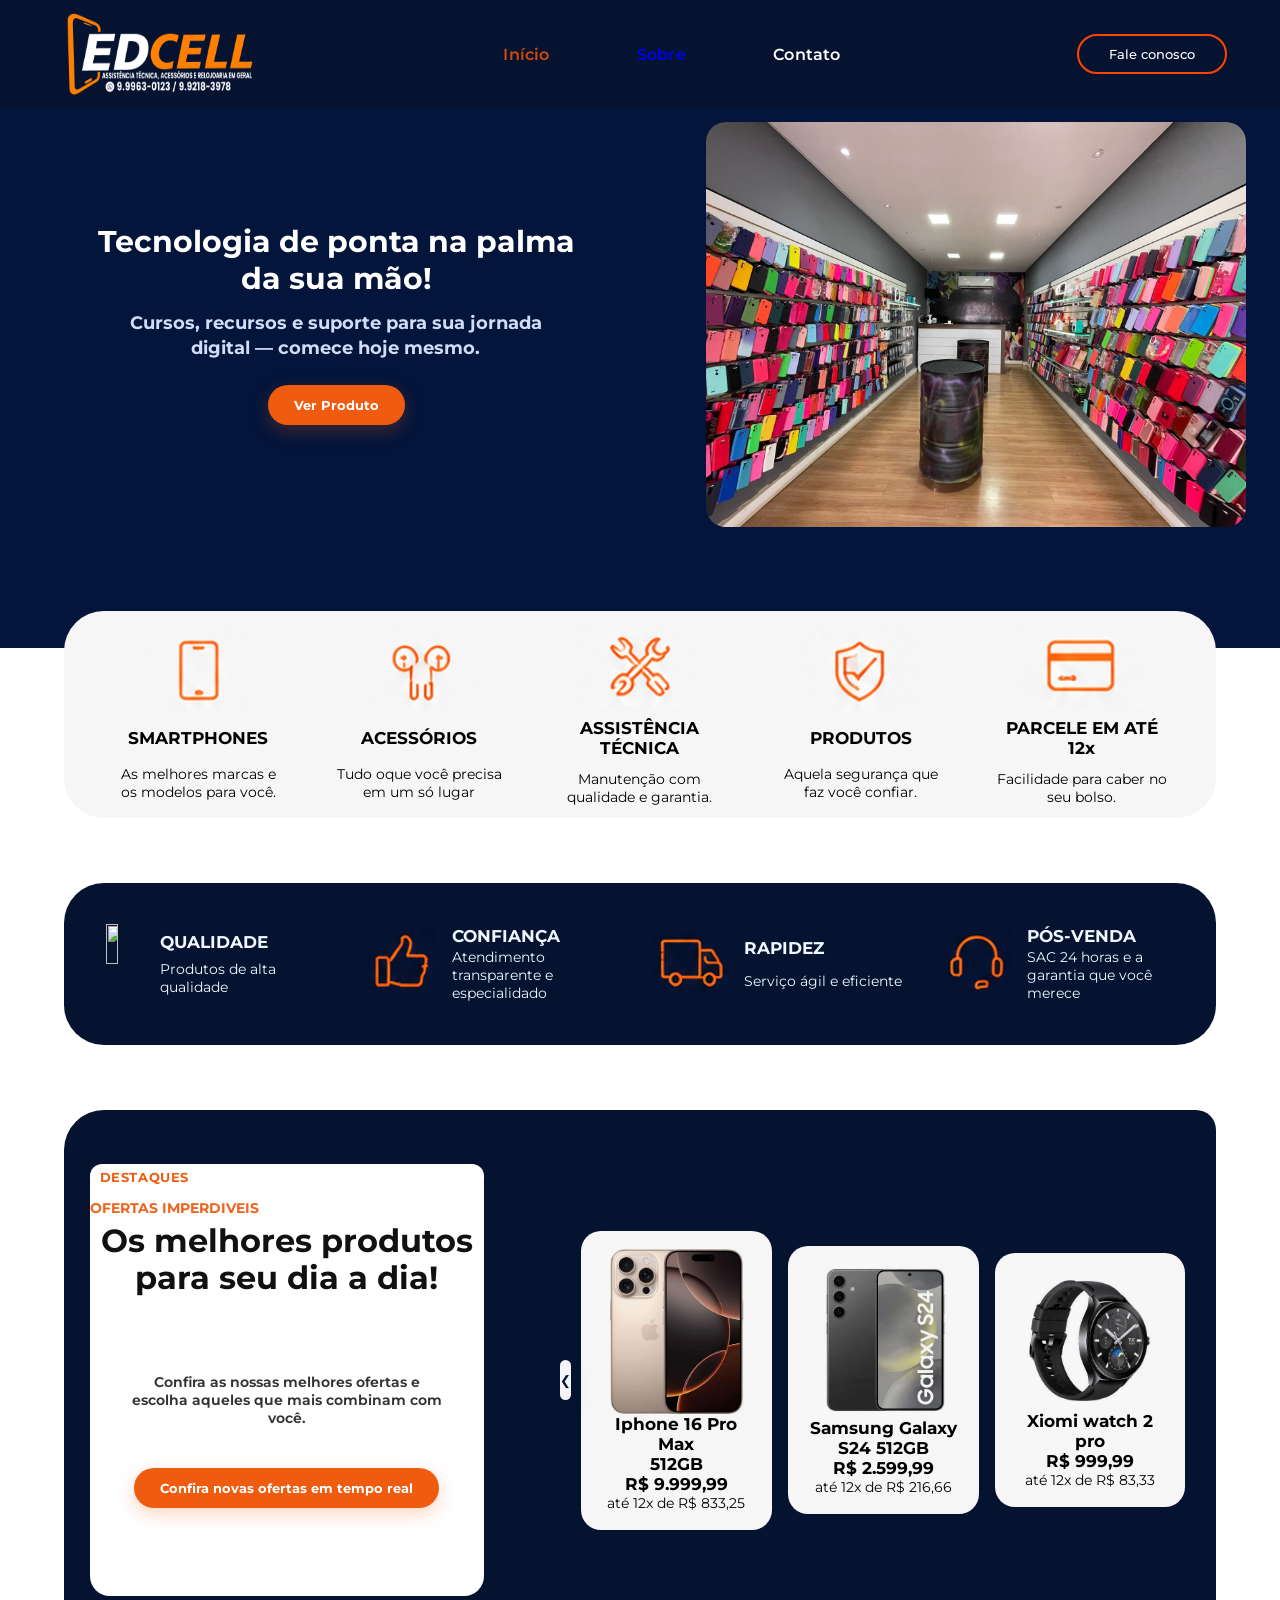
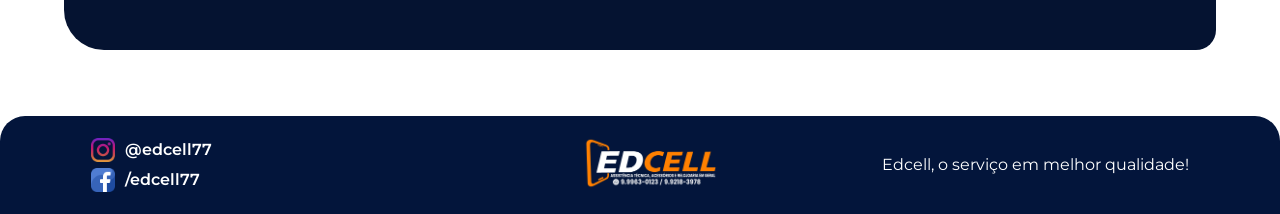
==== commit 65f50c47: "testanto responsividade v4" ====
--- a/index.html
+++ b/index.html
@@ -19,7 +19,7 @@
                 Início
             </a>
             <a class="sobre" href="src/pages/sobre/sobre.html">
-                Sobre nós
+                Sobre
             </a>
             <a class="contato">
                 Contato
@@ -117,7 +117,9 @@
                 <div class="carrossel">
                     <button class="prev">&#10094;</button>
                     <div class="containerProdutos">
-                        <div class="produtoOferta" data-nome="Iphone 16 Pro Max 512GB" data-img="src/img/iphone.png"
+                        <div class="produtoOferta" 
+                        data-nome="Iphone 16 Pro Max 512GB" 
+                        data-img="src/img/iphone.png"
                             data-preco="R$ 9.999,99"
                             data-desc="O smartphone mais avançado da Apple, com desempenho excepcional e câmeras profissionais."
                             data-caracteristicas="
@@ -134,7 +136,9 @@
                             <h3>R$ 9.999,99</h3>
                             <p> até 12x de R$ 833,25</p>
                         </div>
-                        <div class="produtoOferta" data-nome="Samsung Galaxy S24 512GB" data-img="src/img/s24.png"
+                        <div class="produtoOferta" 
+                        data-nome="Samsung Galaxy S24 512GB" 
+                        data-img="src/img/s24.png"
                             data-preco="R$ 2.599,99"
                             data-desc="Smartphone premium da Samsung com tela AMOLED e ótimo desempenho."
                             data-caracteristicas="
@@ -151,7 +155,9 @@
                             <h3>R$ 2.599,99</h3>
                             <p> até 12x de R$ 216,66</p>
                         </div>
-                        <div class="produtoOferta" data-nome="Xiaomi Watch 2 Pro" data-img="src/img/miWatch.png"
+                        <div class="produtoOferta" 
+                        data-nome="Xiaomi Watch 2 Pro" 
+                        data-img="src/img/miWatch.png"
                             data-preco="R$ 999,99"
                             data-desc="Smartwatch completo para monitoramento de saúde e atividades físicas."
                             data-caracteristicas="
@@ -168,8 +174,11 @@
                             <h3>R$ 999,99</h3>
                             <p> até 12x de R$ 83,33</p>
                         </div>
-                        <div class="produtoOferta" data-nome="AirPods Pro 2ª Geração" data-img="src/img/airpods.png"
-                            data-preco="R$ 1.299,99" data-desc="Fones premium da Apple com cancelamento ativo de ruído."
+                        <div class="produtoOferta" 
+                        data-nome="AirPods Pro 2ª Geração" 
+                        data-img="src/img/airpods.png"
+                            data-preco="R$ 1.299,99" 
+                            data-desc="Fones premium da Apple com cancelamento ativo de ruído."
                             data-caracteristicas="
                                 <li>Cancelamento de Ruído</li>
                                 <li>Áudio Espacial</li>
@@ -184,8 +193,11 @@
                             <h3>R$ 1.299,99</h3>
                             <p> até 12x de R$ 83,30</p>
                         </div>
-                        <div class="produtoOferta" data-nome="Galaxy S9 Plus Usado" data-img="src/img/s9plus.png"
-                            data-preco="R$ 1.000,00" data-desc="Aparelho seminovo em ótimo estado de conservação."
+                        <div class="produtoOferta" 
+                        data-nome="Galaxy S9 Plus Usado" 
+                        data-img="src/img/s9plus.png"
+                            data-preco="R$ 1.000,00" 
+                            data-desc="Aparelho seminovo em ótimo estado de conservação."
                             data-caracteristicas="
                                 <li>64GB de armazenamento</li>
                                 <li>Tela Super AMOLED</li>
@@ -201,7 +213,7 @@
                             <p> até 12x de R$ 108,25</p>
                         </div>
                         <div class="produtoOferta" 
-                        xdata-nome="Redmi Note 15 5G" 
+                        data-nome="Redmi Note 15 5G" 
                         data-img="src/img/redmiNote15.png"
                             data-preco="R$ 1.499,99"
                             data-desc="Excelente custo-benefício para quem busca desempenho e bateria."
@@ -219,8 +231,10 @@
                             <h3>R$ 1.499,99</h3>
                             <p> até 12x de R$ 125,00</p>
                         </div>
-                        <div class="produtoOferta" data-nome="REDMAGIC 10 Pro 512GB"
-                            data-img="src/img/redmagic10Pro.png" data-preco="R$ 5.999,99"
+                        <div class="produtoOferta" 
+                            data-nome="REDMAGIC 10 Pro 512GB"
+                            data-img="src/img/redmagic10Pro.png" 
+                            data-preco="R$ 5.999,99"
                             data-desc="Smartphone gamer de alto desempenho para os jogadores mais exigentes."
                             data-caracteristicas="
                                 <li>512GB de armazenamento</li>
--- a/index.css
+++ b/index.css
@@ -22,17 +22,26 @@
     font-weight: 600;
     letter-spacing: 0.2px;
 }
+
 .home{
-    color:#d44b07
+    color:#d44b07;
+    text-decoration: none;
 }
 .home:hover{
+    cursor: pointer;
+    color: #EF5C10;
     border-bottom: 2px solid #d44b07;
-    cursor: pointer;
-    color: #EF5C10;
+}
+.sobre{
+    text-decoration: none;
 }
 .sobre:hover{
     border-bottom: 2px solid #d44b07;
     cursor: pointer;
+}
+.contato{
+    text-decoration: none;
+    color: white;
 }
 .contato:hover{
     border-bottom: 2px solid #d44b07;
@@ -426,7 +435,7 @@
 
 .rodape {
     height: 13vh;
-    width: 100%;
+    height: auto;
     border-top-left-radius: 25px;
     border-top-right-radius: 25px;
     background-color: #03153B;
@@ -581,29 +590,196 @@
     background-color: #d44b07;
     transform: translateY(-2px);
 }
-@media (max-width: 480px) {
+@media (max-width: 768px){
     .cabecalho{
-        height: 10vh;
-        padding: 0 12px;
-    }
-    .logo img{ width: 130px; height: auto; }
-    .botoesNavegacao{ display: none; }
-    .whats{ height: 34px; width: 110px; font-size: 0.9rem; }
-    .bannerPrincipal{ flex-direction: column; padding-top: 12vh; gap: 18px; height: auto; }
-    .tituloCTA{ width: 92%; height: auto; padding: 12px; }
-    .titulo{ font-size: 1.6rem; }
-    .subtitulo{ font-size: 1rem; max-width: 100%; }
-    .imgCTA{ width: 92%; height: 220px; border-radius: 12px; }
-    .cardInfos1, .cardInfos2{ flex-direction: column; width: 94%; height: auto; gap: 12px; }
-    .cardInfos1 .servicoSmart, .cardInfos1 .servicoAcessorio, .cardInfos1 .servicoAssistencia, .cardInfos1 .servicoProdutos, .cardInfos1 .servicoParcele{ width: 100%; }
-    .ofertas{ width: 94%; margin: 1.5rem auto; }
-    .tituloInformacoesOfertas{ flex-direction: column; align-items: flex-start; padding: 18px; }
-    .leftBlock, .rightBlock{ width: 100%; display: flex; justify-content: center; }
-    .leftBlock{ text-align: left; }
-    .rightBlock{ margin-top: 6px; }
-    .produtosOfertados{ flex-direction: column; width: 100%; gap: 12px; }
-    .rodape{ height: auto; padding: 20px 0; }
-    .footer-container{ flex-direction: column; gap: 12px; padding: 16px 4vw; }
-    .footer-left{ align-items: center; }
-    .footer-right{ justify-content: center; }
+        height:80px;
+        padding:0 15px;
+    }
+    .botoesNavegacao{
+        display:none;
+    }
+    .logo{
+        width:auto;
+    }
+    .logo img{
+        width:130px;
+        height:auto;
+    }
+    .faleConosco{
+        width:auto;
+    }
+    .whats{
+        width:120px;
+        height:38px;
+        font-size:.8rem;
+    }
+    .bannerPrincipal{
+        flex-direction:column;
+        padding:120px 20px 40px;
+        height:auto;
+        gap:25px;
+    }
+    .tituloCTA{
+        width:100%;
+        height:auto;
+    }
+    .titulo{
+        font-size:2rem;
+    }
+    .subtitulo{
+        max-width:100%;
+    }
+    .imgCTA{
+        width:100%;
+        height:auto;
+    }
+    .imgCTA img{
+        width:100%;
+        height:auto;
+    }
+    .partePrincipal{
+        height:auto;
+        gap:25px;
+        margin-top:20px;
+    }
+    .cardInfos1{
+        flex-direction:column;
+        height:auto;
+        gap:20px;
+        padding:20px;
+    }
+    .servicoSmart,
+    .servicoAcessorio,
+    .servicoAssistencia,
+    .servicoProdutos,
+    .servicoParcele{
+        width:100%;
+    }
+    .cardInfos2{
+        flex-direction:column;
+        height:auto;
+        gap:20px;
+        padding:20px;
+    }
+    .caracteristicaQualidade,
+    .caracteristicaConfianca,
+    .caracteristicaRapidez,
+    .caracteristicaPosVenda{
+        width:100%;
+    }
+    .caracteristicaQualidade div,
+    .caracteristicaConfianca div,
+    .caracteristicaRapidez div,
+    .caracteristicaPosVenda div{
+        width:80%;
+    }
+    .ofertas{
+        flex-direction:column;
+        height:auto;
+        padding:15px;
+        gap:20px;
+    }
+    .tituloInformacoesOfertas{
+        width:100%;
+        height:auto;
+        padding:25px;
+        gap:25px;
+    }
+    .tituloOfertas h1{
+        font-size:1.2rem;
+        text-align:center;
+    }
+    .CTAOfertas{
+        gap:15px;
+    }
+    .produtosOfertados{
+        width:100%;
+        padding:0;
+    }
+    .carrossel{
+        position:relative;
+        padding:0 10px;
+    }
+    .containerProdutos{
+        gap:0;
+    }
+    .prev,
+    .next{
+        position:absolute;
+        top:50%;
+        transform:translateY(-50%);
+        z-index:100;
+    }
+    .prev{
+        left:5px;
+    }
+    .next{
+        right:5px;
+    }
+    .produtoOferta{
+        min-width:100%;
+        max-width:100%;
+        padding:15px;
+    }
+    .imgProdutoOferta{
+        height:300px;
+    }
+    .imgProdutoOferta img{
+        max-height:100%;
+        width:auto;
+        object-fit:contain;
+    }
+    .produtoOferta h3{
+        font-size:1.2rem;
+        margin-top:10px;
+    }
+    .modalProduto{
+        flex-direction:column;
+        width:100%;
+        height:auto;
+        max-height:95vh;
+        margin-left:0;
+        overflow-y:auto;
+    }
+    .imagemProduto{
+        width:100%;
+        height:250px;
+    }
+    .informacoesProduto{
+        width:100%;
+    }
+    .nomeProduto{
+        font-size:1.7rem;
+    }
+    .comprarProduto{
+        width:100%;
+    }
+    .rodape{
+        width: 100%;
+        min-height: 180px;
+        width:100%;
+        height:auto;
+        padding:25px 15px;
+    }
+    .footer-container{
+        flex-direction:column;
+        gap:20px;
+    }
+    .footer-left,
+    .footer-center,
+    .footer-right{
+        width:100%;
+        text-align:center;
+        align-items:center;
+    }
+    .logoRodape{
+        width:180px;
+        max-width:80%;
+    }
+    .social-link{
+        font-size:1.1rem;
+    }
+    .slogan{
+        font-size:1rem;
+    }
 }
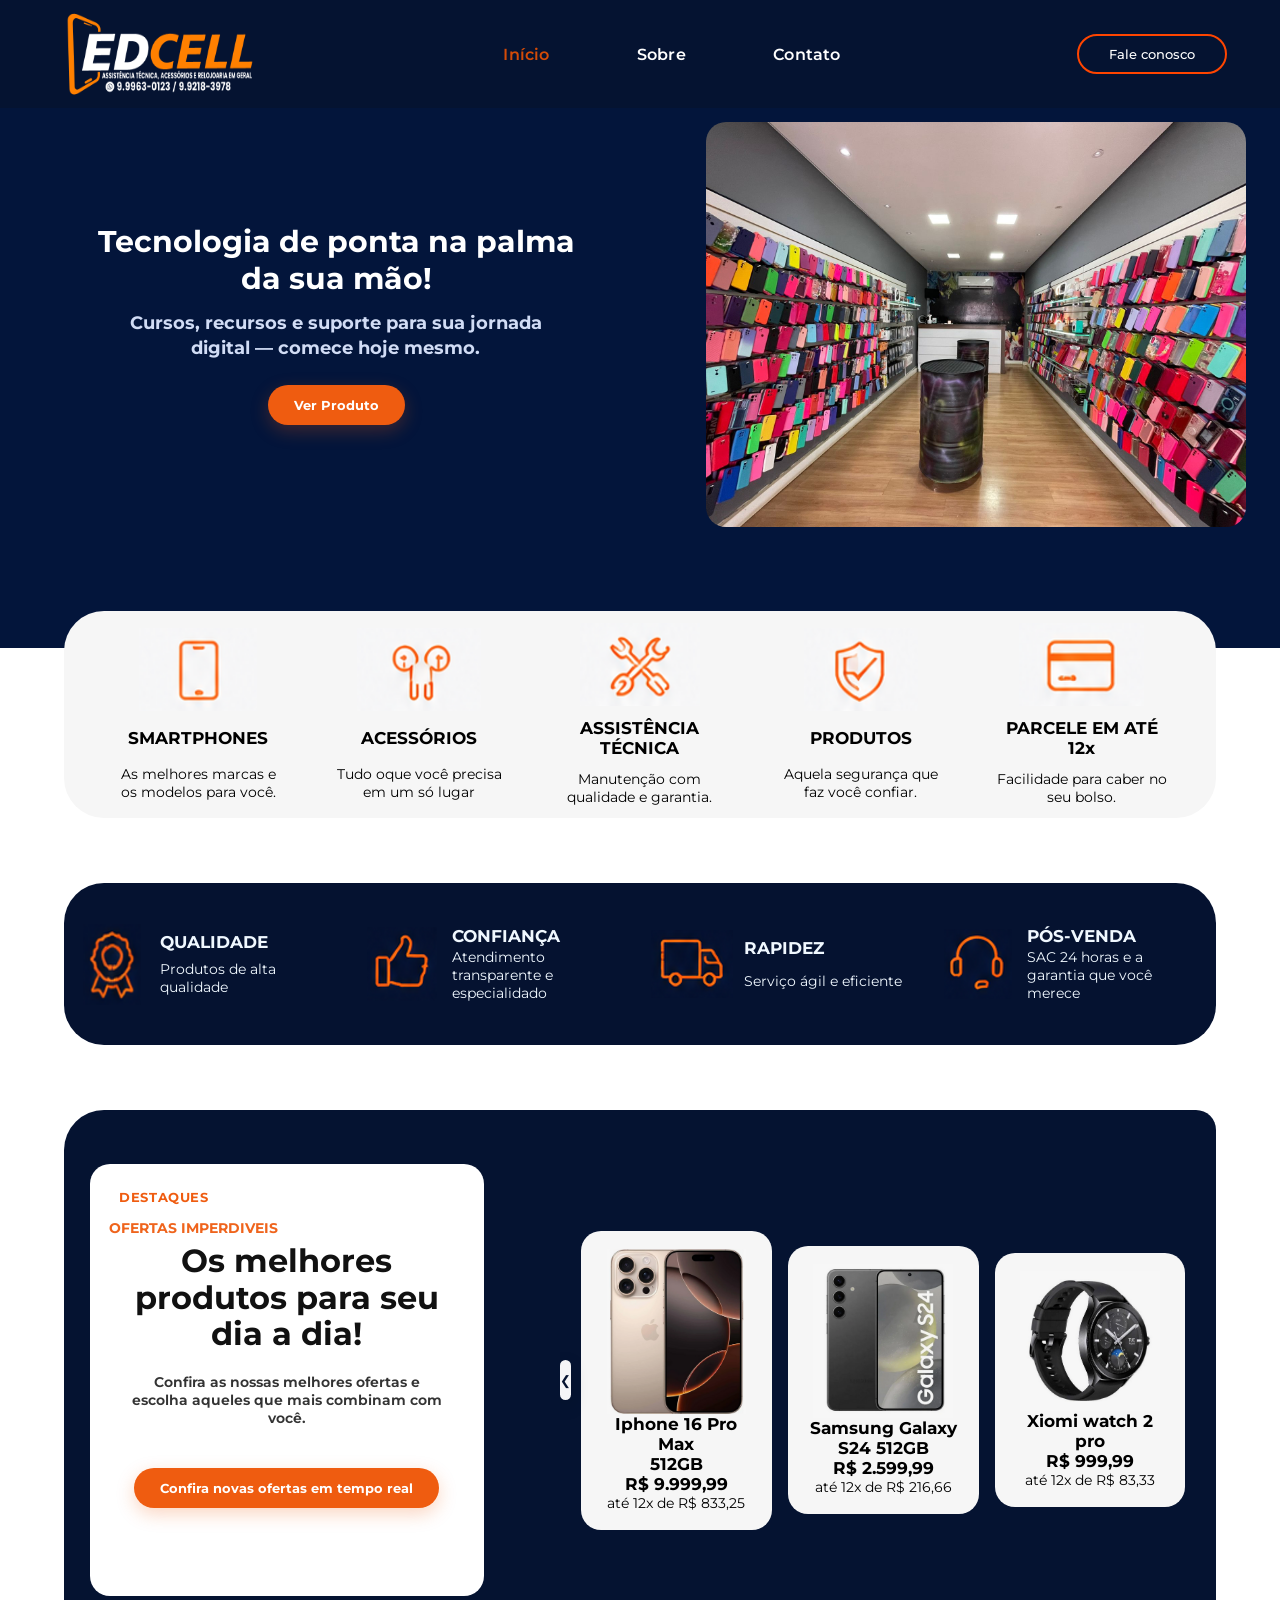
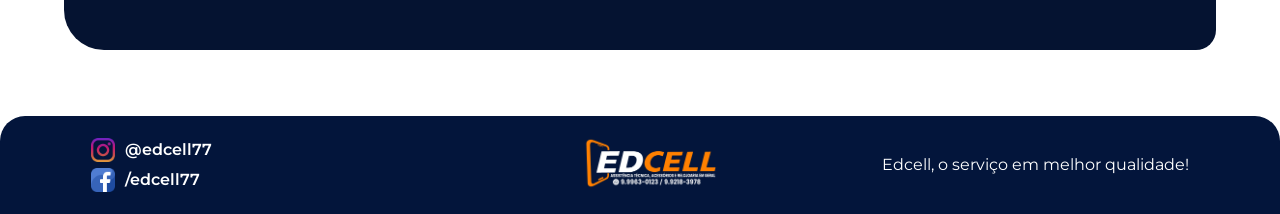
==== commit fdbdb3ae: "Adicionando algumas paginas, responsividades e acoes no js" ====
--- a/index.html
+++ b/index.html
@@ -21,12 +21,15 @@
             <a class="sobre" href="src/pages/sobre/sobre.html">
                 Sobre
             </a>
-            <a class="contato">
+            <a class="contato" href="src/pages/contato/contato.html">
                 Contato
             </a>
         </section>
         <div class="faleConosco">
             <button class="whats">Fale conosco</button>
+        </div>
+        <div class="menuHamburger">
+            ☰
         </div>
     </header>
     <section class="bannerPrincipal">
@@ -69,7 +72,7 @@
         </div>
         <div class="cardInfos2">
             <div class="caracteristicaQualidade">
-                <img src="src/img/medal.png" alt="" classe="medalha">
+                <img src="src/img/qualidade.png" alt="" classe="medalha">
                 <div>
                     <h3>QUALIDADE</h3>
                     <p>Produtos de alta qualidade</p>
@@ -117,9 +120,7 @@
                 <div class="carrossel">
                     <button class="prev">&#10094;</button>
                     <div class="containerProdutos">
-                        <div class="produtoOferta" 
-                        data-nome="Iphone 16 Pro Max 512GB" 
-                        data-img="src/img/iphone.png"
+                        <div class="produtoOferta" data-nome="Iphone 16 Pro Max 512GB" data-img="src/img/iphone.png"
                             data-preco="R$ 9.999,99"
                             data-desc="O smartphone mais avançado da Apple, com desempenho excepcional e câmeras profissionais."
                             data-caracteristicas="
@@ -136,9 +137,7 @@
                             <h3>R$ 9.999,99</h3>
                             <p> até 12x de R$ 833,25</p>
                         </div>
-                        <div class="produtoOferta" 
-                        data-nome="Samsung Galaxy S24 512GB" 
-                        data-img="src/img/s24.png"
+                        <div class="produtoOferta" data-nome="Samsung Galaxy S24 512GB" data-img="src/img/s24.png"
                             data-preco="R$ 2.599,99"
                             data-desc="Smartphone premium da Samsung com tela AMOLED e ótimo desempenho."
                             data-caracteristicas="
@@ -155,9 +154,7 @@
                             <h3>R$ 2.599,99</h3>
                             <p> até 12x de R$ 216,66</p>
                         </div>
-                        <div class="produtoOferta" 
-                        data-nome="Xiaomi Watch 2 Pro" 
-                        data-img="src/img/miWatch.png"
+                        <div class="produtoOferta" data-nome="Xiaomi Watch 2 Pro" data-img="src/img/miWatch.png"
                             data-preco="R$ 999,99"
                             data-desc="Smartwatch completo para monitoramento de saúde e atividades físicas."
                             data-caracteristicas="
@@ -174,11 +171,8 @@
                             <h3>R$ 999,99</h3>
                             <p> até 12x de R$ 83,33</p>
                         </div>
-                        <div class="produtoOferta" 
-                        data-nome="AirPods Pro 2ª Geração" 
-                        data-img="src/img/airpods.png"
-                            data-preco="R$ 1.299,99" 
-                            data-desc="Fones premium da Apple com cancelamento ativo de ruído."
+                        <div class="produtoOferta" data-nome="AirPods Pro 2ª Geração" data-img="src/img/airpods.png"
+                            data-preco="R$ 1.299,99" data-desc="Fones premium da Apple com cancelamento ativo de ruído."
                             data-caracteristicas="
                                 <li>Cancelamento de Ruído</li>
                                 <li>Áudio Espacial</li>
@@ -193,11 +187,8 @@
                             <h3>R$ 1.299,99</h3>
                             <p> até 12x de R$ 83,30</p>
                         </div>
-                        <div class="produtoOferta" 
-                        data-nome="Galaxy S9 Plus Usado" 
-                        data-img="src/img/s9plus.png"
-                            data-preco="R$ 1.000,00" 
-                            data-desc="Aparelho seminovo em ótimo estado de conservação."
+                        <div class="produtoOferta" data-nome="Galaxy S9 Plus Usado" data-img="src/img/s9plus.png"
+                            data-preco="R$ 1.000,00" data-desc="Aparelho seminovo em ótimo estado de conservação."
                             data-caracteristicas="
                                 <li>64GB de armazenamento</li>
                                 <li>Tela Super AMOLED</li>
@@ -212,9 +203,7 @@
                             <h3>R$ 1.000,00</h3>
                             <p> até 12x de R$ 108,25</p>
                         </div>
-                        <div class="produtoOferta" 
-                        data-nome="Redmi Note 15 5G" 
-                        data-img="src/img/redmiNote15.png"
+                        <div class="produtoOferta" data-nome="Redmi Note 15 5G" data-img="src/img/redmiNote15.png"
                             data-preco="R$ 1.499,99"
                             data-desc="Excelente custo-benefício para quem busca desempenho e bateria."
                             data-caracteristicas="
@@ -231,10 +220,8 @@
                             <h3>R$ 1.499,99</h3>
                             <p> até 12x de R$ 125,00</p>
                         </div>
-                        <div class="produtoOferta" 
-                            data-nome="REDMAGIC 10 Pro 512GB"
-                            data-img="src/img/redmagic10Pro.png" 
-                            data-preco="R$ 5.999,99"
+                        <div class="produtoOferta" data-nome="REDMAGIC 10 Pro 512GB"
+                            data-img="src/img/redmagic10Pro.png" data-preco="R$ 5.999,99"
                             data-desc="Smartphone gamer de alto desempenho para os jogadores mais exigentes."
                             data-caracteristicas="
                                 <li>512GB de armazenamento</li>
--- a/index.css
+++ b/index.css
@@ -1,6 +1,7 @@
 @import url('https://fonts.googleapis.com/css2?family=Montserrat:ital,wght@0,100..900;1,100..900&display=swap');
 @import url('https://fonts.googleapis.com/css2?family=Poppins:wght@300;400;600;700&display=swap');
-*{
+
+* {
     margin: 0;
     padding: 0;
     box-sizing: border-box;
@@ -9,10 +10,10 @@
     font-style: normal;
 }
 
-.cabecalho{
+.cabecalho {
     width: 100vw;
     height: 12vh;
-    background-color:#051331;
+    background-color: #051331;
     display: flex;
     justify-content: space-between;
     position: fixed;
@@ -21,59 +22,73 @@
     font-family: 'Poppins', 'Montserrat', sans-serif;
     font-weight: 600;
     letter-spacing: 0.2px;
-}
-
-.home{
-    color:#d44b07;
+    z-index: 1;
+}
+
+.menuHamburger {
+    display: none;
+}
+
+.home {
+    color: #d44b07;
     text-decoration: none;
 }
-.home:hover{
+
+.home:hover {
     cursor: pointer;
     color: #EF5C10;
     border-bottom: 2px solid #d44b07;
 }
-.sobre{
+
+.sobre {
     text-decoration: none;
-}
-.sobre:hover{
+    color: #FFFFFF;
+}
+
+.sobre:hover {
     border-bottom: 2px solid #d44b07;
     cursor: pointer;
 }
-.contato{
+
+.contato {
     text-decoration: none;
     color: white;
 }
-.contato:hover{
+
+.contato:hover {
     border-bottom: 2px solid #d44b07;
     cursor: pointer;
 }
+
 .logo img {
     width: 200px;
     height: 100px;
 }
-.logo{
+
+.logo {
     height: 100%;
     align-items: center;
     justify-content: center;
-    display: flex;  
+    display: flex;
     width: 25%;
     background-color: #051331;
 }
 
-.botoesNavegacao{
+.botoesNavegacao {
     height: 100%;
     width: 40%;
-    background-color:#051331;
+    background-color: #051331;
     display: flex;
     align-items: center;
     justify-content: space-evenly;
-    color:white;
-}
-
-.botoesNavegacao p{
-    font-size: 150%;   
-}
-.faleConosco{
+    color: white;
+}
+
+.botoesNavegacao p {
+    font-size: 150%;
+}
+
+.faleConosco {
     display: flex;
     align-items: center;
     justify-content: center;
@@ -81,7 +96,8 @@
     height: 100%;
     background-color: #051331;
 }
-.whats{
+
+.whats {
     height: 40px;
     width: 150px;
     border-radius: 50px;
@@ -90,13 +106,15 @@
     color: white;
     font-weight: 500;
 }
-.whats:hover{
+
+.whats:hover {
     background-color: #d44b07;
     transform: translateY(-2px);
     cursor: pointer;
 }
-.bannerPrincipal{
-    display:flex;
+
+.bannerPrincipal {
+    display: flex;
     background-color: #03153B;
     width: 100%;
     height: 72vh;
@@ -104,7 +122,7 @@
     justify-content: space-around;
 }
 
-.tituloCTA{
+.tituloCTA {
     display: flex;
     align-items: center;
     justify-content: center;
@@ -118,7 +136,8 @@
     background-color: transparent;
     gap: 14px;
 }
-.imgCTA{
+
+.imgCTA {
     display: flex;
     align-items: center;
     justify-content: center;
@@ -126,6 +145,7 @@
     height: 45vh;
     border-radius: 20px;
 }
+
 .imgCTA img {
     display: flex;
     border-radius: 20px;
@@ -133,17 +153,19 @@
     height: 45vh;
 }
 
-.titulo{
+.titulo {
     color: rgb(255, 255, 255);
 
 }
-.subtitulo{
-    color: rgba(220,231,255,0.95);
+
+.subtitulo {
+    color: rgba(220, 231, 255, 0.95);
     font-size: 1.1rem;
     max-width: 36vw;
     line-height: 1.4;
 }
-.cta{
+
+.cta {
     margin-top: 10px;
     padding: 12px 26px;
     border-radius: 30px;
@@ -152,13 +174,15 @@
     border: none;
     font-weight: 700;
     cursor: pointer;
-    box-shadow: 0 6px 18px rgba(239,92,16,0.25);
-}
-.cta:hover{
+    box-shadow: 0 6px 18px rgba(239, 92, 16, 0.25);
+}
+
+.cta:hover {
     background-color: #d44b07;
     transform: translateY(-2px);
 }
-.partePrincipal{
+
+.partePrincipal {
     display: flex;
     flex-direction: column;
     align-items: center;
@@ -168,12 +192,12 @@
     margin-top: -8%;
 }
 
-.barraInformacoes{
+.barraInformacoes {
     display: flex;
     flex-direction: column;
 }
 
-.cardInfos1{
+.cardInfos1 {
     display: flex;
     align-items: center;
     justify-content: space-evenly;
@@ -186,17 +210,21 @@
 
 }
 
-.servicoSmart, .servicoAcessorio, .servicoAssistencia, .servicoProdutos, .servicoParcele {
+.servicoSmart,
+.servicoAcessorio,
+.servicoAssistencia,
+.servicoProdutos,
+.servicoParcele {
     display: flex;
     flex-direction: column;
     align-items: center;
     justify-content: space-evenly;
     height: 100%;
     width: 15%;
-}   
+}
 
 .cardInfos1 img {
-    height:40%;
+    height: 40%;
 }
 
 .cardInfos2 {
@@ -212,7 +240,10 @@
     color: aliceblue;
 }
 
-.caracteristicaQualidade, .caracteristicaConfianca, .caracteristicaRapidez, .caracteristicaPosVenda{
+.caracteristicaQualidade,
+.caracteristicaConfianca,
+.caracteristicaRapidez,
+.caracteristicaPosVenda {
     display: flex;
     align-items: center;
     justify-content: space-evenly;
@@ -220,7 +251,10 @@
     width: 25%;
 }
 
-.caracteristicaQualidade div, .caracteristicaConfianca div, .caracteristicaRapidez div, .caracteristicaPosVenda div {
+.caracteristicaQualidade div,
+.caracteristicaConfianca div,
+.caracteristicaRapidez div,
+.caracteristicaPosVenda div {
     text-align: left;
     width: 60%;
     height: 50%;
@@ -228,9 +262,10 @@
     flex-direction: column;
     align-items: start;
     justify-content: space-evenly;
-    
-}
-.caracteristicaQualidade img{
+
+}
+
+.caracteristicaQualidade img {
     height: 50%;
     width: 20%;
 }
@@ -249,7 +284,7 @@
 }
 
 .tituloInformacoesOfertas {
-    border-radius:20px;
+    border-radius: 20px;
     text-align: left;
     width: 35%;
     height: 80%;
@@ -261,15 +296,16 @@
     background-color: rgb(255, 255, 255);
 }
 
-.tituloOfertas{
+.tituloOfertas {
     width: 100%;
     height: 30%;
     display: flex;
     flex-direction: column;
     justify-content: space-between;
-}
-
-.tituloOfertas .badge{
+    padding: 5%;
+}
+
+.tituloOfertas .badge {
     display: inline-block;
     background: #fff;
     color: #EF5C10;
@@ -280,21 +316,23 @@
     letter-spacing: 0.6px;
     margin-bottom: 8px;
 }
-.tituloOfertas h4{
+
+.tituloOfertas h4 {
     margin: 0;
     color: #EF5C10;
     font-size: 0.9rem;
     font-weight: 700;
     opacity: 0.95;
 }
-.tituloOfertas h1{
+
+.tituloOfertas h1 {
     margin: 6px 0 0 0;
     font-size: 1.6rem;
     line-height: 1.15;
     color: #111;
 }
 
-.CTAOfertas{
+.CTAOfertas {
     display: flex;
     align-items: center;
     flex-direction: column;
@@ -304,14 +342,14 @@
     background-color: rgb(255, 255, 255);
 }
 
-.CTAOfertas p{
+.CTAOfertas p {
     margin: 0 0 12px 0;
     color: #333;
     max-width: 320px;
     text-align: left;
 }
 
-.ofertasInsta{
+.ofertasInsta {
     background: #ffffff;
     color: #EF5C10;
     border: 2px solid #EF5C10;
@@ -320,23 +358,27 @@
     font-weight: 700;
     cursor: pointer;
 }
-.ofertasInsta:hover{
+
+.ofertasInsta:hover {
     background: #d8100a;
 }
 
 .tituloOfertas h4 {
     color: #EF5C10;
 }
+
 .tituloOfertas h1 {
     text-align: center;
     font-size: 220%;
     font-weight: bolder;
 }
+
 .tituloInformacoesOfertas p {
     font-weight: 650;
     text-align: center;
 }
-.ofertasInsta{
+
+.ofertasInsta {
     margin-top: 10px;
     padding: 12px 26px;
     border-radius: 30px;
@@ -345,11 +387,11 @@
     border: none;
     font-weight: 700;
     cursor: pointer;
-    box-shadow: 0 6px 18px rgba(239,92,16,0.25);
-}
-
-
-.produtosOfertados{
+    box-shadow: 0 6px 18px rgba(239, 92, 16, 0.25);
+}
+
+
+.produtosOfertados {
     width: 60%;
     min-height: 100%;
     border-top-right-radius: 20px;
@@ -381,7 +423,9 @@
     will-change: transform;
     align-items: center;
 }
-.prev, .next {
+
+.prev,
+.next {
     position: relative;
     z-index: 10;
 }
@@ -404,10 +448,10 @@
     height: 40px;
     border-radius: 100px;
     border: none;
-    background-color: rgba(255,255,255,0.96);
+    background-color: rgba(255, 255, 255, 0.96);
     color: #051331;
     cursor: pointer;
-    box-shadow: 0 6px 18px rgba(0,0,0,0.18);
+    box-shadow: 0 6px 18px rgba(0, 0, 0, 0.18);
     display: flex;
     align-items: center;
     justify-content: center;
@@ -419,7 +463,7 @@
     color: #fff;
 }
 
-.imgProdutoOferta{
+.imgProdutoOferta {
     height: 55%;
     width: 90%;
     display: flex;
@@ -442,7 +486,7 @@
     color: #fff;
 }
 
-.footer-container{
+.footer-container {
     max-width: 1200px;
     margin: 0 auto;
     display: flex;
@@ -452,12 +496,12 @@
     gap: 12px;
 }
 
-.logoRodape{
+.logoRodape {
     max-width: 140px;
     height: auto;
 }
 
-.footer-left{
+.footer-left {
     display: flex;
     flex-direction: column;
     gap: 6px;
@@ -465,7 +509,7 @@
     width: 30%;
 }
 
-.social-link{
+.social-link {
     display: inline-flex;
     align-items: center;
     gap: 10px;
@@ -473,25 +517,28 @@
     text-decoration: none;
     font-weight: 600;
 }
-.iconInstagram, .iconFacebook {
+
+.iconInstagram,
+.iconFacebook {
     width: 24px;
     height: 24px;
 }
 
-.modal{
+.modal {
     position: fixed;
     top: 0;
     left: 0;
     width: 100vw;
     height: 100vh;
-    background: rgba(0,0,0,0.7);
+    background: rgba(0, 0, 0, 0.7);
     display: none;
     justify-content: center;
     align-items: center;
     z-index: 9999;
 
 }
-.modalProduto{
+
+.modalProduto {
     margin-left: 12%;
     position: relative;
     width: 75%;
@@ -503,7 +550,7 @@
     align-items: center;
 }
 
-.fecharModal{
+.fecharModal {
     position: absolute;
     top: 3%;
     right: 2%;
@@ -514,11 +561,11 @@
     transition: .2s;
 }
 
-.fecharModal:hover{
+.fecharModal:hover {
     color: #EF5C10;
 }
 
-.imagemProduto{
+.imagemProduto {
     width: 35%;
     height: 100%;
     background-color: #F5F5F5;
@@ -527,13 +574,13 @@
     align-items: center;
 }
 
-.imagemProduto img{
+.imagemProduto img {
     width: 100%;
     max-height: 100%;
     object-fit: contain;
 }
 
-.informacoesProduto{
+.informacoesProduto {
     width: 55%;
     height: 100%;
     padding: 5%;
@@ -543,18 +590,18 @@
     gap: 3%;
 }
 
-.nomeProduto{
+.nomeProduto {
     font-size: 2.2rem;
     color: #051331;
     font-weight: 800;
 }
 
-.descricaoProduto{
+.descricaoProduto {
     color: #555;
     line-height: 1.6;
 }
 
-.caracteristicasProduto ul{
+.caracteristicasProduto ul {
     list-style: none;
     display: flex;
     flex-direction: column;
@@ -562,19 +609,19 @@
     padding-left: 0;
 }
 
-.caracteristicasProduto li::before{
+.caracteristicasProduto li::before {
     content: "✓ ";
     color: #EF5C10;
     font-weight: bold;
 }
 
-.precoProduto{
+.precoProduto {
     font-size: 2rem;
     color: #EF5C10;
     font-weight: bold;
 }
 
-.comprarProduto{
+.comprarProduto {
     width: 40%;
     height: 50px;
     border: none;
@@ -586,200 +633,507 @@
     transition: .2s;
 }
 
-.comprarProduto:hover{
+.comprarProduto:hover {
     background-color: #d44b07;
     transform: translateY(-2px);
 }
-@media (max-width: 768px){
+
+@media (max-width: 768px) {
+
+    .cabecalho {
+        height: 80px;
+        padding: 0 15px;
+    }
+
+    .menuHamburger {
+        display: flex;
+        align-items: center;
+        justify-content: center;
+        font-size: 2rem;
+        color: white;
+        cursor: pointer;
+    }
+
+    .botoesNavegacao {
+        position: absolute;
+        top: 80px;
+        left: 0;
+        width: 100%;
+        background: #051331;
+
+        flex-direction: column;
+        align-items: center;
+        justify-content: center;
+
+        gap: 35px;
+
+        min-height: 250px;
+
+        padding: 40px 0;
+
+        display: none;
+    }
+
+    .botoesNavegacao.ativo {
+        display: flex;
+    }
+
+    .logo {
+        width: auto;
+    }
+
+    .logo img {
+        width: 130px;
+        height: auto;
+    }
+
+    .faleConosco {
+        width: auto;
+    }
+
+    .whats {
+        width: 120px;
+        height: 38px;
+        font-size: .8rem;
+    }
+
+    .bannerPrincipal {
+        flex-direction: column;
+        padding: 120px 20px 60px;
+        height: auto;
+        gap: 40px;
+    }
+
+    .tituloCTA {
+        width: 100%;
+        height: auto;
+        gap: 20px;
+    }
+
+    .titulo {
+        font-size: 2rem;
+    }
+
+    .subtitulo {
+        max-width: 100%;
+    }
+
+    .imgCTA {
+        width: 100%;
+        height: auto;
+    }
+
+    .imgCTA img {
+        width: 100%;
+        height: auto;
+    }
+
+    .partePrincipal {
+        height: auto;
+        gap: 40px;
+        margin-top: 40px;
+        padding-bottom: 40px;
+    }
+
+    .cardInfos1 {
+        flex-direction: column;
+        height: auto;
+        gap: 30px;
+        padding: 30px 20px;
+    }
+
+    .servicoSmart,
+    .servicoAcessorio,
+    .servicoAssistencia,
+    .servicoProdutos,
+    .servicoParcele {
+        width: 100%;
+        min-height: 120px;
+    }
+
+    .cardInfos2 {
+        flex-direction: column;
+        height: auto;
+        gap: 30px;
+        padding: 30px 20px;
+    }
+
+    .caracteristicaQualidade,
+    .caracteristicaConfianca,
+    .caracteristicaRapidez,
+    .caracteristicaPosVenda {
+        width: 100%;
+        padding: 10px 0;
+    }
+
+    .caracteristicaQualidade div,
+    .caracteristicaConfianca div,
+    .caracteristicaRapidez div,
+    .caracteristicaPosVenda div {
+        width: 80%;
+    }
+
+    .ofertas {
+        flex-direction: column;
+        height: auto;
+        padding: 25px;
+        gap: 35px;
+    }
+
+    .tituloInformacoesOfertas {
+        width: 100%;
+        height: auto;
+        padding: 30px 25px;
+        gap: 35px;
+    }
+
+    .tituloOfertas {
+        gap: 15px;
+    }
+
+    .tituloOfertas h1 {
+        font-size: 1.5rem;
+        text-align: center;
+        line-height: 1.3;
+    }
+
+    .CTAOfertas {
+        gap: 25px;
+        padding-top: 10px;
+    }
+
+    .CTAOfertas p {
+        line-height: 1.6;
+    }
+
+    .produtosOfertados {
+        width: 100%;
+        padding: 10px 0;
+    }
+
+    .carrossel {
+        position: relative;
+        padding: 0 10px;
+    }
+
+    .containerProdutos {
+        gap: 16px;
+    }
+
+    .prev,
+    .next {
+        position: absolute;
+        top: 50%;
+        transform: translateY(-50%);
+        z-index: 100;
+    }
+
+    .prev {
+        left: 0;
+    }
+
+    .next {
+        right: 0;
+    }
+
+    .produtoOferta {
+        min-width: 100%;
+        max-width: 100%;
+        padding: 25px;
+    }
+
+    .produtoOferta h3 {
+        margin-top: 12px;
+    }
+
+    .produtoOferta p {
+        margin-top: 8px;
+    }
+
+    .imgProdutoOferta {
+        height: 280px;
+        margin-bottom: 15px;
+    }
+
+    .imgProdutoOferta img {
+        max-height: 100%;
+        width: 100%;
+        object-fit: contain;
+    }
+
+    .modalProduto {
+        flex-direction: column;
+        width: 95%;
+        height: auto;
+        max-height: 95vh;
+        margin-left: 0;
+        overflow-y: auto;
+    }
+
+    .imagemProduto {
+        width: 100%;
+        height: 250px;
+    }
+
+    .informacoesProduto {
+        width: 100%;
+        padding: 25px;
+        gap: 15px;
+    }
+
+    .nomeProduto {
+        font-size: 1.7rem;
+    }
+
+    .comprarProduto {
+        width: 100%;
+    }
+
+    .rodape {
+        width: 100%;
+        min-height: 160px;
+        height: auto;
+        padding: 35px 20px;
+        margin-top: 40px;
+    }
+
+    .footer-container {
+        align-items: center;
+        justify-content: center;
+        gap: 25px;
+        text-align: center;
+    }
+
+    .footer-left,
+    .footer-right {
+        width: 100%;
+        align-items: center;
+        justify-content: center;
+        text-align: center;
+    }
+
+    .footer-center {
+        display: none;
+    }
+
+    .footer-left {
+        gap: 12px;
+    }
+
+    .logoRodape {
+        width: 180px;
+        max-width: 80%;
+    }
+
+    .social-link {
+        font-size: 1rem;
+    }
+
+    .slogan {
+        font-size: 1rem;
+        line-height: 1.5;
+    }
+}
+
+@media (min-width: 769px) and (max-width: 1024px){
+
     .cabecalho{
-        height:80px;
-        padding:0 15px;
-    }
+        padding: 0 25px;
+        height: 90px;
+    }
+
+    .logo img{
+        width: 170px;
+        height: auto;
+    }
+
     .botoesNavegacao{
-        display:none;
-    }
-    .logo{
-        width:auto;
-    }
-    .logo img{
-        width:130px;
-        height:auto;
-    }
+        width: 50%;
+        font-size: 0.95rem;
+    }
+
     .faleConosco{
-        width:auto;
-    }
+        width: auto;
+    }
+
     .whats{
-        width:120px;
-        height:38px;
-        font-size:.8rem;
-    }
+        width: 130px;
+    }
+
     .bannerPrincipal{
-        flex-direction:column;
-        padding:120px 20px 40px;
-        height:auto;
-        gap:25px;
-    }
+        padding-top: 80px;
+        gap: 30px;
+        height: auto;
+        min-height: 60vh;
+    }
+
     .tituloCTA{
-        width:100%;
-        height:auto;
-    }
+        width: 45%;
+        height: auto;
+    }
+
     .titulo{
-        font-size:2rem;
-    }
+        font-size: 2.2rem;
+    }
+
     .subtitulo{
-        max-width:100%;
-    }
+        max-width: 100%;
+    }
+
     .imgCTA{
-        width:100%;
-        height:auto;
-    }
+        width: 45%;
+        height: auto;
+    }
+
     .imgCTA img{
-        width:100%;
-        height:auto;
-    }
+        width: 100%;
+        height: auto;
+    }
+
     .partePrincipal{
-        height:auto;
-        gap:25px;
-        margin-top:20px;
-    }
+        height: auto;
+        gap: 35px;
+        margin-top: 20px;
+        padding-bottom: 50px;
+    }
+
     .cardInfos1{
-        flex-direction:column;
-        height:auto;
-        gap:20px;
-        padding:20px;
-    }
+        flex-wrap: wrap;
+        height: auto;
+        padding: 25px;
+        gap: 20px;
+    }
+
     .servicoSmart,
     .servicoAcessorio,
     .servicoAssistencia,
     .servicoProdutos,
     .servicoParcele{
-        width:100%;
-    }
+        width: 30%;
+        min-height: 150px;
+    }
+
     .cardInfos2{
-        flex-direction:column;
-        height:auto;
-        gap:20px;
-        padding:20px;
-    }
+        flex-wrap: wrap;
+        height: auto;
+        padding: 25px;
+        gap: 20px;
+    }
+
     .caracteristicaQualidade,
     .caracteristicaConfianca,
     .caracteristicaRapidez,
     .caracteristicaPosVenda{
-        width:100%;
-    }
-    .caracteristicaQualidade div,
-    .caracteristicaConfianca div,
-    .caracteristicaRapidez div,
-    .caracteristicaPosVenda div{
-        width:80%;
-    }
+        width: 45%;
+    }
+
     .ofertas{
-        flex-direction:column;
-        height:auto;
-        padding:15px;
-        gap:20px;
-    }
+        flex-direction: column;
+        height: auto;
+        gap: 30px;
+        padding: 25px;
+    }
+
     .tituloInformacoesOfertas{
-        width:100%;
-        height:auto;
-        padding:25px;
-        gap:25px;
-    }
+        width: 100%;
+        height: auto;
+        padding: 30px;
+        gap: 25px;
+    }
+
     .tituloOfertas h1{
-        font-size:1.2rem;
-        text-align:center;
-    }
-    .CTAOfertas{
-        gap:15px;
-    }
+        font-size: 2rem;
+    }
+
     .produtosOfertados{
-        width:100%;
-        padding:0;
-    }
+        width: 100%;
+        padding: 10px;
+    }
+
     .carrossel{
-        position:relative;
-        padding:0 10px;
-    }
+        width: 100%;
+        padding: 0 10px;
+    }
+
     .containerProdutos{
-        gap:0;
-    }
+        gap: 16px;
+    }
+
+    .produtoOferta{
+        min-width: calc(50% - 8px);
+        max-width: calc(50% - 8px);
+        padding: 15px;
+    }
+
+    .imgProdutoOferta{
+        height: 140px;
+        width: 100%;
+        display: flex;
+        align-items: center;
+        justify-content: center;
+        margin-bottom: 10px;
+    }
+
+    .imgProdutoOferta img{
+        max-width: 100%;
+        max-height: 140px;
+        width: auto;
+        height: auto;
+        object-fit: contain;
+    }
+
+    .produtoOferta h3{
+        font-size: 1rem;
+    }
+
+    .produtoOferta p{
+        font-size: 0.9rem;
+    }
+
     .prev,
     .next{
-        position:absolute;
-        top:50%;
-        transform:translateY(-50%);
-        z-index:100;
-    }
-    .prev{
-        left:5px;
-    }
-    .next{
-        right:5px;
-    }
-    .produtoOferta{
-        min-width:100%;
-        max-width:100%;
-        padding:15px;
-    }
-    .imgProdutoOferta{
-        height:300px;
-    }
-    .imgProdutoOferta img{
-        max-height:100%;
-        width:auto;
-        object-fit:contain;
-    }
-    .produtoOferta h3{
-        font-size:1.2rem;
-        margin-top:10px;
-    }
+        z-index: 10;
+    }
+
     .modalProduto{
-        flex-direction:column;
-        width:100%;
-        height:auto;
-        max-height:95vh;
-        margin-left:0;
-        overflow-y:auto;
-    }
+        width: 95%;
+        height: auto;
+        max-height: 90vh;
+        margin-left: 0;
+    }
+
     .imagemProduto{
-        width:100%;
-        height:250px;
-    }
+        width: 40%;
+    }
+
     .informacoesProduto{
-        width:100%;
-    }
+        width: 60%;
+    }
+
     .nomeProduto{
-        font-size:1.7rem;
-    }
-    .comprarProduto{
-        width:100%;
-    }
+        font-size: 1.8rem;
+    }
+
     .rodape{
-        width: 100%;
-        min-height: 180px;
-        width:100%;
-        height:auto;
-        padding:25px 15px;
-    }
+        padding: 25px;
+    }
+
     .footer-container{
-        flex-direction:column;
-        gap:20px;
-    }
+        gap: 20px;
+    }
+
     .footer-left,
-    .footer-center,
     .footer-right{
-        width:100%;
-        text-align:center;
-        align-items:center;
-    }
+        width: 35%;
+    }
+
+    .footer-center{
+        width: 30%;
+        display: flex;
+        justify-content: center;
+    }
+
     .logoRodape{
-        width:180px;
-        max-width:80%;
-    }
-    .social-link{
-        font-size:1.1rem;
-    }
-    .slogan{
-        font-size:1rem;
+        width: 150px;
     }
 }
